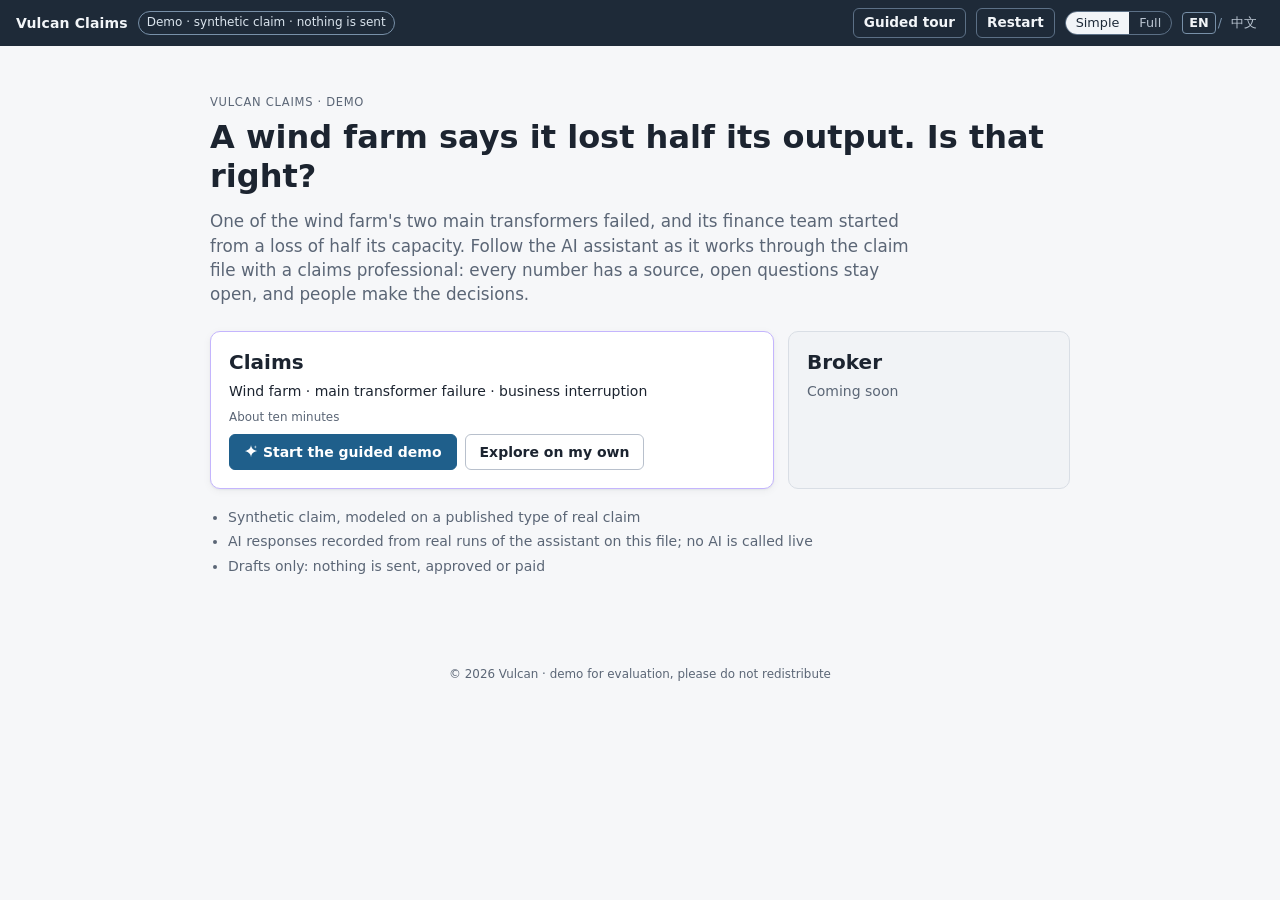
==== index.html @ f2f96e7f "Vulcan Claims demo: synthetic claim, recorded AI responses, nothing is sent" ====
<!doctype html>
<html lang="en">
  <head>
    <meta charset="UTF-8" />
    <meta http-equiv="Content-Security-Policy" content="default-src 'self'; script-src 'self'; style-src 'self' 'unsafe-inline'; img-src 'self' data:; connect-src 'self'; font-src 'self'; base-uri 'self'; form-action 'none'" />
    <meta name="robots" content="noindex, nofollow" />
    <meta name="viewport" content="width=device-width, initial-scale=1.0" />
    <meta name="referrer" content="no-referrer" />
    <link rel="icon" href="data:," />
    <title>Vulcan Claims</title>
    <script type="module" crossorigin src="./assets/index-DXKsvzFb.js"></script>
    <link rel="stylesheet" crossorigin href="./assets/index-CMhptGIz.css">
  </head>
  <body>
    <div id="root"></div>
  </body>
</html>
---- assets/index-CMhptGIz.css ----
:root{--bg:#f6f7f9;--surface:#fff;--surface-2:#f1f3f6;--border:#d9dee5;--border-strong:#b8c0cc;--text:#1c2430;--muted:#5b6676;--accent:#1f5f8b;--accent-strong:#174a6d;--accent-soft:#e5eff6;--ok:#1f7a4d;--ok-soft:#e4f4ec;--warn:#8a5a00;--warn-soft:#fff4d6;--danger:#a23030;--danger-soft:#fbe7e7;--focus:#2f7fd1;--radius:8px;--shadow:0 1px 2px #141e2d0f, 0 2px 8px #141e2d0d;--font:system-ui, -apple-system, "Segoe UI", Roboto, "Helvetica Neue", Arial, sans-serif;--mono:ui-monospace, SFMono-Regular, Menlo, Consolas, "Liberation Mono", monospace;--obs-fg:#174ea6;--obs-bg:#e3edfd;--obs-bd:#9dbbf0;--pj-fg:#6a2c91;--pj-bg:#f2e8fa;--pj-bd:#c9a6e4;--me-fg:#8a4b00;--me-bg:#fdf0dc;--me-bd:#e9bf7f;--ra-fg:#145c4a;--ra-bg:#dff3ec;--ra-bd:#8fcfb9;--sc-fg:#9c2f12;--sc-bg:#fde9e2;--sc-bd:#e59a82;--hid-fg:#4a5361;--hid-bg:#eceef1;--hid-bd:#b9bfc8;--ai:#6d28d9;--ai-strong:#5b21b6;--ai-soft:#f5f3ff;--ai-soft-2:#ede9fe;--ai-border:#c4b5fd;--ai-grad:linear-gradient(135deg, #7c3aed 0%, #c026d3 100%);--menu-w:230px;--panel-w:400px;--rail-w:52px;--lightningcss-light:initial;--lightningcss-dark: ;color-scheme:light}@media (width<=1440px){:root{--menu-w:200px;--panel-w:360px}}@media (width>=1680px){:root{--menu-w:260px;--panel-w:440px}}*{box-sizing:border-box}html,body{margin:0;padding:0}html:lang(zh-CN){--font:system-ui, -apple-system, "Segoe UI", "PingFang SC", "Hiragino Sans GB", "Microsoft YaHei", "Noto Sans CJK SC", "Noto Sans SC", sans-serif}body{font-family:var(--font);color:var(--text);background:var(--bg);font-size:14px;line-height:1.45}h1,h2,h3,h4{margin:0 0 .4em;line-height:1.25}h1{font-size:1.5rem}h2{font-size:1.25rem}h3{font-size:1.05rem}h4{font-size:.95rem}p{margin:0 0 .6em}code,pre{font-family:var(--mono);font-size:.86em}pre{white-space:pre-wrap;word-break:break-word}a{color:var(--accent)}:focus-visible{outline:3px solid var(--focus);outline-offset:2px;border-radius:4px}.sr-only{clip:rect(0 0 0 0);white-space:nowrap;border:0;width:1px;height:1px;margin:-1px;padding:0;overflow:hidden;position:absolute!important}.stage-main,.chat-log,.modal-body,.rail{position:relative}.skip-link{background:var(--surface);z-index:100;border-radius:6px;padding:6px 10px;position:absolute;top:4px;left:-999px}.skip-link:focus{left:8px}.muted{color:var(--muted)}.small{font-size:.85em}.app{flex-direction:column;min-height:100vh;display:flex}.app-bar{color:#f2f5f8;background:#1e2a38;align-items:center;gap:10px;padding:8px 16px;display:flex}.app-bar .muted{color:#b9c4d0}.brand{letter-spacing:.01em;font-weight:650}.synthetic-tag,.mock-tag{color:#dbe5ee;border:1px solid #7890a8;border-radius:999px;padding:2px 8px;font-size:.75rem}.mock-tag{color:#ffe2a8;border-color:#e3b35a}.spacer{flex:1}.locale-switch{align-items:center;gap:2px;font-size:.8rem;display:inline-flex}.locale-btn{font:inherit;color:#b9c4d0;cursor:pointer;background:0 0;border:1px solid #0000;border-radius:4px;padding:1px 6px}.locale-btn:hover{color:#f2f5f8;border-color:#5c7086}.locale-btn.active{color:#f2f5f8;border-color:#7890a8;font-weight:650}.locale-btn:focus-visible{outline-offset:1px;outline:2px solid #9cc3ff}.locale-sep{color:#7890a8}.raw-label{color:var(--muted);border:1px dashed var(--border-strong);border-radius:4px;margin:0 0 4px;padding:0 5px;font-size:.7rem;font-weight:600;display:inline-block}.btn{font:inherit;border:1px solid var(--border-strong);background:var(--surface);color:var(--text);cursor:pointer;border-radius:6px;padding:7px 14px;font-weight:550}.btn:hover:not(:disabled){background:var(--surface-2)}.btn:disabled{opacity:.55;cursor:not-allowed}.btn-primary{background:var(--accent);color:#fff;border-color:var(--accent)}.btn-primary:hover:not(:disabled){background:var(--accent-strong)}.btn-danger{background:var(--danger);color:#fff;border-color:var(--danger)}.btn-ghost{color:var(--accent);background:0 0;border-color:#0000}.btn-ghost:hover:not(:disabled){background:var(--accent-soft)}.btn-small{padding:4px 10px;font-size:.85rem}.btn-icon{cursor:pointer;color:var(--muted);background:0 0;border:none;border-radius:6px;padding:2px 8px;font-size:1.4rem;line-height:1}.btn-icon:hover{background:var(--surface-2)}.btn-row{flex-wrap:wrap;align-items:center;gap:8px;margin-top:6px;display:flex}.link{color:var(--accent);cursor:pointer;font:inherit;background:0 0;border:none;padding:0;text-decoration:underline}.notice{border:1px solid var(--border);background:var(--surface-2);border-radius:6px;margin:0 0 10px;padding:8px 12px}.notice-info{background:var(--accent-soft);border-color:#bcd4e6}.notice-ok{background:var(--ok-soft);color:#145236;border-color:#a9dbc0}.notice-warn{background:var(--warn-soft);color:#5e3f00;border-color:#ecd08a}.notice-error{background:var(--danger-soft);color:#7a1f1f;border-color:#eab0b0}.badge{background:var(--surface-2);border:1px solid var(--border);color:var(--muted);white-space:nowrap;border-radius:999px;padding:1px 7px;font-size:.72rem;font-weight:600;display:inline-block}.badge-ok{background:var(--ok-soft);color:var(--ok);border-color:#a9dbc0}.badge-warn{background:var(--warn-soft);color:var(--warn);white-space:normal;border-color:#ecd08a;display:inline-block}.badge-danger{background:var(--danger-soft);color:var(--danger);border-color:#eab0b0}.badge-muted{color:var(--muted)}.side-internal{color:var(--accent);border-color:#bcd4e6}.side-external{color:var(--warn);border-color:#ecd08a}.chip{font-family:var(--mono);letter-spacing:.02em;cursor:help;vertical-align:1px;border:1px solid;border-radius:4px;margin-left:4px;padding:0 5px;font-size:.68rem;font-weight:700;display:inline-block;position:relative}.chip-OBS{color:var(--obs-fg);background:var(--obs-bg);border-color:var(--obs-bd)}.chip-PJ{color:var(--pj-fg);background:var(--pj-bg);border-color:var(--pj-bd)}.chip-ME{color:var(--me-fg);background:var(--me-bg);border-color:var(--me-bd)}.chip-RA{color:var(--ra-fg);background:var(--ra-bg);border-color:var(--ra-bd)}.chip-SCENARIO{color:var(--sc-fg);background:var(--sc-bg);border-color:var(--sc-bd);border-style:dashed}.chip-HID{color:var(--hid-fg);background:var(--hid-bg);border-color:var(--hid-bd)}.chip[data-tip]:hover:after,.chip[data-tip]:focus-visible:after{content:attr(data-tip);color:#fff;font-family:var(--font);white-space:normal;z-index:50;width:max-content;max-width:280px;box-shadow:var(--shadow);background:#1e2a38;border-radius:5px;padding:5px 8px;font-size:.78rem;font-weight:400;line-height:1.35;position:absolute;bottom:calc(100% + 6px);left:50%;transform:translate(-50%)}.cited{white-space:nowrap}.cited .num{font-variant-numeric:tabular-nums;font-weight:550}.cited .unit{color:var(--muted);margin-left:2px;font-size:.8em}.cited-missing .num{color:var(--danger);font-style:italic;font-weight:600}.cited-label{color:var(--muted)}.legend{color:var(--muted);flex-wrap:wrap;gap:4px 14px;margin:8px 0;padding:0;font-size:.8rem;list-style:none;display:flex}.hid{align-items:center;gap:6px;font-weight:550;display:inline-flex}.hid .chip{margin-left:0}.hid-compact{font-size:.85rem;font-weight:500}.case-list{width:100%;max-width:1040px;margin:24px auto;padding:0 16px}.cl-head{justify-content:space-between;align-items:flex-start;gap:16px;margin-bottom:12px;display:flex}.cl-foot{margin-top:16px}.boot-error,.loading{max-width:720px;margin:40px auto;padding:0 16px}.table-scroll{max-width:100%;overflow-x:auto}.data-table{border-collapse:separate;border-spacing:0;background:var(--surface);width:100%;font-size:.86rem}.ledger .data-table,.data-table.compare{width:max-content;min-width:100%}.data-table td.status-cell{min-width:190px}.data-table caption{text-align:left;color:var(--muted);caption-side:top;padding:6px 0;font-weight:600}.caption-hint{font-size:.8rem;font-weight:400}.data-table th,.data-table td{border-bottom:1px solid var(--border);text-align:left;vertical-align:top;padding:6px 8px}.data-table thead th{background:var(--surface-2);white-space:nowrap;font-weight:600}.ledger-table thead th,.data-table.compare thead th{white-space:normal;vertical-align:bottom;min-width:72px;max-width:128px}.data-table tbody th{white-space:nowrap;font-weight:600}.data-table .sticky-col{z-index:2;background:var(--surface);box-shadow:1px 0 0 var(--border);position:sticky;left:0}.data-table thead .sticky-col{background:var(--surface-2);z-index:3}.data-table .chip:focus-visible,.data-table .chip:hover{z-index:4}.unit-head{color:var(--muted);font-weight:400}.iv-id{display:block}.iv-win{color:var(--muted);font-size:.78rem;font-weight:400;display:block}.status-pill{background:var(--surface-2);border:1px solid var(--border);text-transform:none;border-radius:999px;padding:1px 7px;font-size:.74rem;display:inline-block}.sp-CONSISTENT_UNDER_SUPPLIED_ASSUMPTIONS{background:var(--ok-soft);color:var(--ok);border-color:#a9dbc0}.sp-PENDING_METER_EVIDENCE,.sp-PENDING_DISPATCH_EVIDENCE,.sp-SURFACE_GAP_ATTRIBUTION_PENDING{background:var(--warn-soft);color:var(--warn);border-color:#ecd08a}.sp-UNEXPLAINED_RESIDUAL_OR_INPUT_CONFLICT{background:var(--danger-soft);color:var(--danger);border-color:#eab0b0}.status-note{color:var(--muted);max-width:260px;font-size:.76rem;display:block}.compare td.changed{background:#fff7e0}.compare td.type-changed{background:#f3f0fb}.compare td{white-space:nowrap}.before-val{color:var(--muted);text-decoration:line-through}.after-val{font-weight:650}.same-val{font-variant-numeric:tabular-nums;font-weight:550}.change-tag{color:#5a3f8a;white-space:nowrap;border:1px dashed #b9a6dc;border-radius:4px;margin-left:4px;padding:0 4px;font-size:.72rem}.legend-swatch{border:1px solid var(--border-strong);vertical-align:-1px;width:10px;height:10px;margin:0 2px 0 8px;display:inline-block}.sw-value{background:#fff7e0}.sw-type{background:#f3f0fb}.compare-supported{margin-top:6px}.diff-type-change .diff-label{font-style:italic}.md-table{border-collapse:collapse;margin:8px 0;font-size:.85rem}.md-table th,.md-table td{border:1px solid var(--border);text-align:left;padding:4px 8px}.case-shell{flex-direction:column;flex:1;min-height:0;display:flex}.app-case{height:100vh;overflow:hidden}.round-pill{background:var(--ok-soft);color:var(--ok);border:1px solid #a9dbc0;border-radius:999px;padding:3px 10px;font-size:.85rem;font-weight:600}.round-closed{background:var(--surface-2);color:var(--muted);border-color:var(--border)}.spend{color:var(--muted)}.scenario-bar{background:var(--sc-bg);border-bottom:1px solid var(--sc-bd);color:#6e2410;padding:8px 16px}.read-only-bar{background:var(--surface-2);border-bottom:1px solid var(--border);margin:0;padding:4px 16px}.claim-bar{background:var(--surface);border-bottom:1px solid var(--border);flex-wrap:wrap;align-items:center;gap:8px 18px;min-height:52px;padding:8px 16px;display:flex}.cb-who{align-items:center;gap:10px;min-width:0;display:flex}.cb-name{flex-direction:column;min-width:0;line-height:1.2;display:flex}.cb-name strong{white-space:nowrap;font-size:.98rem}.cb-figs{flex-wrap:wrap;flex:1;gap:4px 14px;min-width:0;margin:0;display:flex}.cb-fig{flex-direction:column;min-width:5.5rem;line-height:1.2;display:flex}.cb-fig dt{text-transform:uppercase;letter-spacing:.05em;color:var(--muted);font-size:.7rem}.cb-fig dd{white-space:nowrap;margin:0;font-size:.9rem}.cb-wait dd{text-overflow:ellipsis;max-width:12rem;overflow:hidden}.stage-hid{position:absolute;top:2px;right:0}@media (width<=1180px){.stage-hid{margin:4px 0;display:block;position:static}}.cf-supported .num{color:var(--ra-fg);font-weight:700}.cf-pending dd{color:var(--warn);font-weight:600}.cb-actions{flex-wrap:wrap;align-items:center;gap:6px;margin-left:auto;display:flex}.cb-info-wrap{position:relative}.cb-info{z-index:950;background:var(--surface);border:1px solid var(--border);border-radius:var(--radius);flex-direction:column;gap:8px;width:min(560px,100vw - 32px);margin:0;padding:12px 14px;display:flex;position:absolute;top:calc(100% + 6px);right:0;box-shadow:0 10px 30px #141e2d29}.cb-info>div{grid-template-columns:9rem minmax(0,1fr);gap:10px;display:grid}.cb-info dt{text-transform:uppercase;letter-spacing:.05em;color:var(--muted);padding-top:2px;font-size:.72rem}.cb-info dd{margin:0}.cb-info q{font-style:italic}.case-body{grid-template-columns:var(--menu-w) minmax(0, 1fr) var(--rail-w);flex:1;min-height:0;display:grid}.case-body.panel-open{grid-template-columns:var(--menu-w) minmax(0, 1fr) var(--panel-w)}main[tabindex="-1"]:focus{outline:none}main[tabindex="-1"]:focus-visible{outline:3px solid var(--focus);outline-offset:-3px}.app-case .rail,.app-case .stage-main{min-height:0;overflow-y:auto}.rail{border-right:1px solid var(--border);background:var(--surface);padding:12px 8px;overflow-y:auto}.rail ol{flex-direction:column;gap:4px;margin:0;padding:0;list-style:none;display:flex}.rail-item{text-align:left;width:100%;font:inherit;color:var(--text);cursor:pointer;background:0 0;border:1px solid #0000;border-radius:6px;grid-template-rows:auto auto;grid-template-columns:26px 1fr;align-content:start;gap:0 6px;padding:7px 8px;display:grid}.rail-item:hover:not([aria-disabled=true]){background:var(--surface-2)}.rail-item.current{background:var(--accent-soft);border-color:#bcd4e6}.rail-item[aria-disabled=true]{color:var(--muted);cursor:not-allowed}.ri-no{background:var(--surface-2);border:1px solid var(--border);border-radius:50%;grid-row:1/span 2;place-items:center;width:22px;height:22px;font-size:.8rem;font-weight:700;display:grid}.ri-completed .ri-no{background:var(--ok-soft);color:var(--ok);border-color:#a9dbc0}.ri-skipped .ri-no{background:var(--surface-2);color:var(--muted)}.ri-title{font-weight:550}.ri-status{color:var(--muted);font-size:.76rem}.ri-completed .ri-status{color:var(--ok)}.rail-note{padding:10px 8px 0}.stage-main{min-width:0;padding:16px 20px 40px;overflow-y:auto}.stage-head{margin-bottom:12px;position:relative}.eyebrow{text-transform:uppercase;letter-spacing:.06em;color:var(--muted);margin:0;font-size:.72rem}.stage-head h2{margin-right:10px;display:inline-block}.status-badge{border:1px solid var(--border);background:var(--surface-2);vertical-align:3px;border-radius:999px;padding:2px 9px;font-size:.75rem;font-weight:600}.sb-completed{background:var(--ok-soft);color:var(--ok);border-color:#a9dbc0}.sb-open{background:var(--accent-soft);color:var(--accent);border-color:#bcd4e6}.purpose{color:#36404d;max-width:70ch}.panel{background:var(--surface);border:1px solid var(--border);border-radius:var(--radius);box-shadow:var(--shadow);margin-bottom:14px;padding:12px 14px}.panel-head{flex-wrap:wrap;align-items:baseline;gap:12px;margin-bottom:6px;display:flex}.panel-head h3{margin:0}.totals{flex-wrap:wrap;gap:12px 32px;margin-top:10px;display:flex}.value-list{flex-wrap:wrap;gap:4px 18px;margin:0;padding:0;list-style:none;display:flex}.supported p{margin:0}.judgments-box{margin-top:8px}.judgments-box summary{cursor:pointer;color:var(--accent)}.judgments{flex-direction:column;gap:5px;margin:6px 0;padding:0;list-style:none;display:flex}.judgments li{grid-template-columns:70px 76px 1fr;gap:2px 8px;font-size:.84rem;display:grid}.j-key{font-family:var(--mono);font-weight:600}.j-basis{color:var(--muted);grid-column:3;font-size:.78rem}.basis{border:1px solid var(--border);text-align:center;border-radius:4px;height:fit-content;padding:0 5px;font-size:.72rem}.basis-scenario{color:var(--sc-fg);background:var(--sc-bg);border-color:var(--sc-bd);border-style:dashed}.basis-evidence{color:var(--muted)}.excerpts{flex-direction:column;gap:12px;display:flex}.excerpt-doc h4{margin-bottom:2px}.excerpt-doc .kind{text-transform:uppercase;color:var(--muted);border:1px solid var(--border);border-radius:4px;margin-left:4px;padding:0 4px;font-size:.7rem}.doc-label{color:#5e3f00;background:var(--warn-soft);border:1px solid #ecd08a;border-radius:4px;margin-bottom:6px;padding:1px 7px;font-size:.75rem;font-weight:600;display:inline-block}blockquote{border-left:3px solid var(--border-strong);background:var(--surface-2);border-radius:0 6px 6px 0;margin:6px 0;padding:6px 12px}.src{font-family:var(--mono);color:var(--muted);font-size:.8em}.ex-heading{font-weight:600}.anchor{font-family:var(--mono);color:var(--accent);font-size:.8em;font-weight:600}.excerpt-missing{opacity:.8}.grid-2{grid-template-columns:repeat(auto-fit,minmax(260px,1fr));gap:12px;display:grid}.card{border:1px solid var(--border);border-radius:var(--radius);background:var(--surface);padding:10px 12px}.big{font-size:1.3rem;font-weight:650}.kv{grid-template-columns:1fr;gap:3px;margin:6px 0;display:grid}.kv>div{border-bottom:1px dashed var(--border);grid-template-columns:minmax(140px,38%) 1fr;gap:8px;padding:2px 0;display:grid}.kv dt{color:var(--muted)}.kv dd{overflow-wrap:anywhere;margin:0}.pre-small{background:var(--surface-2);border-radius:6px;max-height:320px;margin:4px 0;padding:8px;font-size:.78rem;overflow:auto}.req-list{flex-direction:column;gap:10px;margin:0;padding:0;list-style:none;display:flex}.req{border:1px solid var(--border);border-radius:var(--radius);padding:8px 12px}.req-no_longer_generated,.req-superseded{opacity:.65}.req-head{flex-wrap:wrap;align-items:center;gap:6px;display:flex}.req-head .owner{margin-right:4px;font-weight:650}.req-item{margin:4px 0}.req-details{color:#36404d;margin:0 0 4px;padding-left:18px;font-size:.85rem}.req-key{font-family:var(--mono);margin:0}.st-waiting{color:var(--warn);border-color:#ecd08a}.st-answered_outside{color:var(--ok);border-color:#a9dbc0}.st-drafted,.st-exported{color:var(--accent);border-color:#bcd4e6}.ovr-list{flex-direction:column;gap:6px;padding-left:0;list-style:none;display:flex}.ovr-list .chip{margin:0 6px 0 0}.findings{background:var(--surface);border:1px solid var(--border);border-left:4px solid var(--border-strong);border-radius:var(--radius);box-shadow:var(--shadow);margin-bottom:14px;padding:10px 14px}.findings-head{flex-wrap:wrap;align-items:baseline;gap:8px;margin-bottom:6px;display:flex}.findings-head h3{margin:0}.findings-head .btn{margin-left:auto}.finding-list{flex-direction:column;gap:8px;margin:0 0 8px;padding:0;list-style:none;display:flex}.finding{border:1px solid var(--border);border-radius:var(--radius);background:var(--surface);padding:8px 12px}.finding-backend{border-left:3px solid var(--border-strong)}.finding-dismissed,.finding-stale{opacity:.75}.finding-head{flex-wrap:wrap;align-items:center;gap:6px;display:flex}.finding-title{overflow-wrap:anywhere;margin:4px 0;font-weight:650}.finding-why{margin:0 0 4px}.finding-cites blockquote{overflow-wrap:anywhere;font-size:.9rem}.finding-cites cite{font-family:var(--mono);color:var(--accent);white-space:nowrap;font-size:.8em;font-style:normal;font-weight:600}.finding-reason{margin-top:6px}.ai-run-status,.ai-summary{margin-bottom:10px}.ai-summary p{margin:0}.ai-rejected li{overflow-wrap:anywhere;margin-bottom:4px}.premise{background:var(--surface);border:1px solid var(--border);border-radius:var(--radius);box-shadow:var(--shadow);margin-bottom:14px;padding:12px 14px;container-type:inline-size}.premise-head{flex-wrap:wrap;align-items:baseline;gap:6px 12px;display:flex}.premise-head h3{margin:0}.premise-term{font-family:var(--mono);letter-spacing:.04em;color:var(--muted);border:1px solid var(--border);border-radius:999px;padding:1px 9px;font-size:.74rem}.premise-name{overflow-wrap:anywhere;margin:6px 0 2px;font-weight:650}.premise-lanes{grid-template-columns:minmax(0,1fr) minmax(0,1.25fr) minmax(0,1fr);gap:10px;margin-top:10px;display:grid}.premise-lane{border:1px solid var(--border);border-top:3px solid var(--border-strong);border-radius:var(--radius);flex-direction:column;gap:6px;min-width:0;padding:8px 10px;display:flex}.premise-lane>*{margin:0}.premise-lane.lane-ai{border-top-color:var(--ai-strong)}.premise-lane.lane-human{border-top-color:var(--ok)}.premise-lane-head{flex-wrap:wrap;align-items:baseline;gap:4px 8px;display:flex}.premise-lane-head h4{margin:0}.premise-tag{font-family:var(--mono);text-transform:uppercase;letter-spacing:.06em;color:var(--muted);font-size:.7rem}.premise-rule-name{font-weight:650}.premise-record ul,.premise-values{flex-direction:column;gap:2px;margin:2px 0 0;padding:0;list-style:none;display:flex}.premise-record code{overflow-wrap:anywhere;font-size:.8rem}.premise-branches{flex-direction:column;gap:6px;display:flex}.premise-branch{border:1px dashed var(--border);border-radius:var(--radius);padding:6px 8px}.premise-branch>*{margin:0 0 4px}.premise-branch-current{border-style:solid;border-color:var(--border-strong);background:var(--surface-2)}.premise-choices{flex-direction:column;align-items:flex-start;gap:6px;display:flex}.premise-choices .btn[aria-disabled=true]{opacity:.55;cursor:not-allowed}.premise .cited{white-space:normal;flex-wrap:wrap}@container (width<=780px){.premise-lanes{grid-template-columns:minmax(0,1fr)}}.alerts{flex-direction:column;gap:6px;margin-bottom:14px;display:flex}.alert{border:1px solid var(--border);background:var(--surface);border-radius:6px;align-items:flex-start;gap:10px;padding:7px 12px;font-size:.88rem;display:flex}.alert .rule{font-family:var(--mono);background:var(--surface-2);border:1px solid var(--border);border-radius:4px;flex:none;padding:1px 6px;font-size:.78rem;font-weight:700}.alert-warn{background:#fffaf0;border-left:4px solid #d9a23a}.alert-info{border-left:4px solid #7ea6c6}.refusals .rule{font-family:var(--mono);font-size:.78rem;font-weight:700}.steps{flex-direction:column;gap:14px;display:flex}.step{background:var(--surface);border:1px solid var(--border);border-radius:var(--radius);box-shadow:var(--shadow);padding:12px 14px}.step-active{box-shadow:0 0 0 2px var(--accent-soft), var(--shadow);border-color:#9fc0da}.step-head{flex-wrap:wrap;align-items:center;gap:8px;display:flex}.step-head h3{margin:0}.prompt{color:#36404d;margin:4px 0 8px}.decision{background:var(--ok-soft);border:1px solid #a9dbc0;border-radius:6px;padding:5px 10px;font-size:.86rem}.doc-check{font-family:var(--mono);flex-wrap:wrap;gap:6px 14px;margin:0 0 8px;padding:0;font-size:.85rem;list-style:none;display:flex}.doc-check .on{color:var(--ok)}.doc-check .off{color:var(--muted)}.opt-group{margin-top:10px}.opt-group h4{text-transform:uppercase;letter-spacing:.04em;color:var(--muted);margin-bottom:6px;font-size:.82rem}.opt-group h4 .muted{text-transform:none;letter-spacing:0;font-weight:400}.opt-grid{grid-template-columns:repeat(auto-fill,minmax(240px,1fr));gap:8px;display:grid}.opt{text-align:left;border:1px solid var(--border);background:var(--surface);font:inherit;color:var(--text);cursor:pointer;border-radius:7px;grid-template-rows:auto auto;grid-template-columns:26px 1fr;align-content:start;gap:2px 8px;padding:9px 10px;display:grid}.opt:hover:not([aria-disabled=true]){border-color:var(--accent);background:#fbfdff}.opt[aria-disabled=true]{cursor:not-allowed;background:var(--surface-2);color:var(--muted)}.opt-chosen{border-color:var(--ok);box-shadow:inset 0 0 0 1px var(--ok)}.opt-class{width:22px;height:22px;font-size:.78rem;font-weight:700;font-family:var(--mono);border-radius:5px;grid-row:1/span 2;place-items:center;display:grid}.opt-A .opt-class{background:var(--accent-soft);color:var(--accent);border:1px solid #bcd4e6}.opt-R .opt-class{background:var(--surface-2);color:#36404d;border:1px solid var(--border)}.opt-D .opt-class{color:#6a2c91;background:#f2e8fa;border:1px solid #c9a6e4}.opt-label{font-weight:600}.opt-desc{color:var(--muted);font-size:.82rem}.opt-blocked{color:var(--warn);margin-top:2px;font-weight:550;display:block}.builtins{border-top:1px dashed var(--border);flex-wrap:wrap;gap:4px;margin-top:10px;padding-top:8px;display:flex}.stage-controls{border-top:1px solid var(--border);margin-top:18px;padding-top:12px}.checklist{color:var(--warn);margin:0 0 8px;padding-left:18px;font-size:.88rem}.chat{flex-direction:column;flex:1;min-height:0;display:flex}.chat-head{margin:0 0 6px}.co-stale{opacity:.8;border-style:dashed}.co-blocked{margin:4px 0 0}.chat-sub{border-bottom:1px solid var(--border);margin:0;padding:2px 0 8px}.chat-log{flex-direction:column;flex:1;gap:14px;min-height:120px;padding:10px 0;display:flex;overflow-y:auto}.turn{border-bottom:1px dashed var(--border);padding-bottom:10px}.turn-q{background:var(--surface-2);border-radius:8px;margin-bottom:4px;padding:6px 10px}.turn-q .who{color:var(--muted);text-transform:uppercase;margin-right:4px;font-size:.72rem;font-weight:700}.turn-status{color:var(--muted);align-items:center;gap:8px;display:flex}.spinner{border:2px solid var(--border-strong);border-top-color:var(--accent);border-radius:50%;width:12px;height:12px;animation:.9s linear infinite spin;display:inline-block}@keyframes spin{to{transform:rotate(360deg)}}@media (prefers-reduced-motion:reduce){.spinner{animation:none}}.tools{margin:4px 0;font-size:.8rem}.tools summary{cursor:pointer;color:var(--muted)}.tools ul{margin:4px 0;padding-left:16px}.tools li{word-break:break-all}.tools li.denied{color:var(--danger)}.answer-text{white-space:pre-wrap}.lint{font-family:var(--mono);margin-right:6px;display:inline-block}.refusals{background:var(--surface-2);border-radius:6px;margin:6px 0;padding:6px 10px;font-size:.85rem}.refusals ul{margin:0;padding-left:16px}.chat-options{flex-direction:column;gap:8px;margin:8px 0;padding:0;list-style:none;display:flex}.chat-option{border:1px solid var(--border);border-radius:7px;padding:7px 10px}.co-action{border-left:3px solid var(--accent)}.co-note{border-left:3px solid var(--border-strong)}.co-draft{border-left:3px solid #c9a6e4}.co-head{flex-wrap:wrap;align-items:center;gap:6px;display:flex}.rejected{color:var(--muted);font-size:.82rem}.chat-input{border-top:1px solid var(--border);flex-direction:column;gap:4px;padding:10px 0 0;display:flex}.chat-input textarea{resize:vertical;width:100%;font:inherit;border:1px solid var(--border-strong);border-radius:6px;padding:7px 9px}.chat-input p{margin:0}.form{flex-direction:column;gap:10px;margin:8px 0;display:flex}.field{flex-direction:column;gap:3px;display:flex}.field.inline{flex-direction:row;align-items:center;gap:8px;margin-bottom:8px}.field label,.field .label{font-size:.88rem;font-weight:600}.field input[type=text],.field input[type=number],.field select,.field textarea{font:inherit;border:1px solid var(--border-strong);background:var(--surface);color:var(--text);border-radius:6px;max-width:100%;padding:6px 9px}.field textarea{resize:vertical}.field [aria-invalid=true]{border-color:var(--danger);box-shadow:0 0 0 1px var(--danger)}.hint{color:var(--muted);margin:0;font-size:.8rem}.error{color:var(--danger);margin:0;font-size:.82rem;font-weight:550}.req-mark{color:var(--danger)}fieldset{border:1px solid var(--border);border-radius:7px;flex-direction:column;gap:8px;margin:0;padding:8px 12px 10px;display:flex}legend{padding:0 4px;font-weight:650}.check{align-items:flex-start;gap:8px;font-weight:550;display:flex}.check-group .check{font-size:.92rem;font-weight:400}.radio-card{border:1px solid var(--border);cursor:pointer;border-radius:6px;align-items:flex-start;gap:8px;padding:6px 8px;display:flex}.radio-card:has(input:checked){border-color:var(--accent);background:var(--accent-soft)}.radio-row{gap:16px;display:flex}.radio-row label{align-items:center;gap:6px;font-weight:500;display:flex}.radio-row label.disabled{color:var(--muted)}.param{background:var(--surface-2);border-radius:4px;margin-right:6px;padding:1px 6px;display:inline-block}.modal{width:min(620px,94vw);max-height:90vh;color:var(--text);border:none;border-radius:10px;padding:0;box-shadow:0 10px 40px #0a14234d}.modal::backdrop{background:#121a2673}.modal-wide{width:min(980px,96vw)}.modal-drawer{border-radius:0;width:min(620px,100vw);height:100vh;max-height:100vh;margin:0 0 0 auto}.modal[open]{flex-direction:column;display:flex}.modal-head{border-bottom:1px solid var(--border);justify-content:space-between;align-items:center;padding:12px 16px;display:flex}.modal-head h2{margin:0;font-size:1.1rem}.modal-body{flex:1;padding:12px 16px;overflow-y:auto}.modal-foot{border-top:1px solid var(--border);background:var(--surface-2);justify-content:flex-end;gap:8px;padding:10px 16px;display:flex}.preview,.result{border-top:1px solid var(--border);margin-top:12px;padding-top:10px}.diff{grid-template-columns:170px 1fr;gap:4px 12px;margin:6px 0 10px;font-size:.86rem;display:grid}.diff dt{color:var(--muted);font-weight:600}.diff dd{margin:0}.diff-list{margin:0;padding-left:16px}.diff-label{color:var(--muted)}.confirm-box{background:#fff8f8;border:1px solid #eab0b0;border-radius:7px;margin-top:10px;padding:8px 12px}.irreversible{color:#7a1f1f}.tabs{border-bottom:1px solid var(--border);gap:4px;margin:8px 0;display:flex}.tab{font:inherit;cursor:pointer;color:var(--muted);background:0 0;border:1px solid #0000;border-bottom:none;border-radius:6px 6px 0 0;padding:6px 12px}.tab.active{border-color:var(--border);background:var(--surface);color:var(--text);margin-bottom:-1px;font-weight:600}.record{max-height:62vh;overflow-y:auto}.markdown h2,.markdown h3{margin-top:1em}.markdown .code{background:var(--surface-2);border-radius:6px;padding:8px}.outbox-list{flex-direction:column;gap:12px;margin:0;padding:0;list-style:none;display:flex}.outbox-item{border:1px solid var(--border);border-radius:var(--radius);padding:10px 12px}.outbox-head{flex-wrap:wrap;align-items:center;gap:6px;display:flex}.outbox-subject{margin:4px 0;font-weight:550}.draft-text{border:1px solid var(--border);background:#fbfbf7;border-radius:6px;max-height:360px;padding:10px;font-size:.8rem;overflow:auto}.copy-fallback{width:100%;font-family:var(--mono);font-size:.78rem}.toast{color:#fff;opacity:0;pointer-events:none;z-index:200;background:#1e2a38;border-radius:8px;max-width:90vw;padding:8px 16px;transition:opacity .2s,transform .2s;position:fixed;bottom:16px;left:50%;transform:translate(-50%)translateY(20px)}.toast.show{opacity:1;transform:translate(-50%)translateY(0)}.toast-error{background:var(--danger)}@media (prefers-reduced-motion:reduce){.toast{transition:none}}@media (width<=1440px){.stage-main{padding:14px 14px 40px}}@media (width<=1180px){.app-case{height:auto;overflow:visible}.case-body,.case-body.panel-open{grid-template-columns:var(--menu-w) minmax(0, 1fr)}.ai-panel{z-index:900;width:min(440px,100vw);position:fixed;top:0;bottom:0;right:0;box-shadow:-10px 0 30px #141e2d2e}.ai-rail{z-index:899;border:1px solid var(--border);border-right:none;border-radius:8px 0 0 8px;position:fixed;top:30%;right:0}.tour-card{left:16px}}@media (width<=760px){.case-body,.case-body.panel-open{grid-template-columns:1fr}.rail{border-right:none;border-bottom:1px solid var(--border)}.rail ol{flex-direction:row;overflow-x:auto}.rail-item{min-width:160px}.diff{grid-template-columns:1fr}}.sparkle{vertical-align:-.12em;flex:none;display:inline-block}.ai-badge{letter-spacing:.02em;color:#fff;background:var(--ai-grad);white-space:nowrap;border-radius:999px;align-items:center;gap:4px;padding:2px 9px;font-size:.72rem;font-weight:700;display:inline-flex;box-shadow:0 1px 2px #5b21b640}.ai-badge-small{padding:1px 7px;font-size:.66rem}.ai-card{border:1px solid var(--ai-border);border-radius:var(--radius);background:linear-gradient(#fbfaff 0%,#fff 70%);padding:10px 14px 10px 17px;position:relative;box-shadow:0 1px 2px #5b21b60f,0 2px 12px #7c3aed12}.ai-card:before{content:"";border-radius:var(--radius) 0 0 var(--radius);background:var(--ai-grad);width:5px;position:absolute;top:-1px;bottom:-1px;left:-1px}.ai-quiet{background:var(--surface);box-shadow:none}.ai-brief{margin-bottom:14px}.ai-card-head{flex-wrap:wrap;align-items:center;gap:8px;margin-bottom:6px;display:flex}.ai-card-head h3{color:var(--ai-strong);margin:0}.ai-card-actions{margin-top:6px}.ai-status{border:1px solid var(--ai-border);color:var(--ai-strong);background:var(--ai-soft);border-radius:999px;padding:1px 8px;font-size:.72rem;font-weight:600}.ai-status-stale,.ai-status-failed{color:var(--warn);background:var(--warn-soft);border-color:#ecd08a}.ai-status-not_ready,.ai-status-disabled{color:var(--muted);border-color:var(--border);background:var(--surface-2)}.btn-ai{border-color:var(--ai-border);color:var(--ai-strong);background:var(--ai-soft);align-items:center;gap:5px;display:inline-flex}.btn-ai:hover:not(:disabled){background:var(--ai-soft-2)}.ai-sub{text-transform:uppercase;letter-spacing:.04em;color:var(--ai-strong);margin:10px 0 4px;font-size:.78rem}.ai-list{margin:0 0 6px;padding-left:18px}.ai-list li{margin:3px 0}.ai-watch{background:#fff8ec;border:1px solid #f1d39a;border-radius:6px;margin:8px 0;padding:4px 10px 2px}.ai-watch .ai-sub{color:var(--warn);margin-top:4px}.ai-missing li{justify-content:space-between;align-items:flex-start;gap:8px;display:flex}.ai-missing .btn{flex:none}.ai-disclaimer{color:var(--muted);margin:0 0 4px;font-size:.78rem}.ai-recs-line{color:var(--ai-strong);align-items:baseline;gap:6px;margin:8px 0 4px;display:flex}.ai-basis{margin:4px 0 0}.ai-stale{opacity:.72}.ai-inline{color:var(--ai-strong)}.cite-chips{vertical-align:1px;flex-wrap:wrap;gap:3px;display:inline-flex}.cite-chip{font-family:var(--mono);border:1px solid var(--ai-border);color:var(--ai-strong);white-space:nowrap;background:#fff;border-radius:4px;padding:0 5px;font-size:.68rem}.ai-thinking{margin:6px 0}.ai-thinking-bare{padding:4px 0 2px}.ai-figwarn{color:var(--warn);margin:6px 0}.ai-thinking-head{align-items:flex-start;gap:10px;display:flex}.ai-thinking-text{flex:1;min-width:0}.ai-headline{color:var(--ai-strong);margin:0;font-weight:650}.ai-subline{color:var(--muted);font-variant-numeric:tabular-nums;margin:2px 0 0;font-size:.82rem}.ai-src{color:var(--ai-strong)}.ai-orb{color:#fff;background:var(--ai-grad);border-radius:50%;flex:none;place-items:center;width:30px;height:30px;font-size:16px;animation:1.6s ease-in-out infinite ai-pulse;display:grid}.ai-orb .sparkle{animation:3.2s linear infinite ai-spin}.ai-orb-small{width:22px;height:22px;font-size:12px;display:inline-grid}@keyframes ai-pulse{0%,to{box-shadow:0 0 #7c3aed73}50%{box-shadow:0 0 0 8px #7c3aed00}}@keyframes ai-spin{to{transform:rotate(360deg)}}.ai-dots{vertical-align:middle;gap:3px;margin-left:6px;display:inline-flex}.ai-dots i{background:var(--ai);opacity:.3;border-radius:50%;width:5px;height:5px;animation:1.2s infinite ai-dot}.ai-dots i:nth-child(2){animation-delay:.2s}.ai-dots i:nth-child(3){animation-delay:.4s}@keyframes ai-dot{0%,80%,to{opacity:.25;transform:translateY(0)}40%{opacity:1;transform:translateY(-3px)}}.ai-bar{background:var(--ai-soft-2);border-radius:4px;height:4px;margin:8px 0 6px;overflow:hidden}.ai-bar span{background:var(--ai-grad);width:0;height:100%;transition:width .25s linear;display:block}.ai-bar-indeterminate span{width:35%;animation:1.4s ease-in-out infinite ai-slide}@keyframes ai-slide{0%{transform:translate(-100%)}to{transform:translate(300%)}}.ai-steps{flex-direction:column;gap:3px;margin:4px 0 0;padding:0;font-size:.84rem;list-style:none;display:flex}.ai-step{grid-template-columns:14px minmax(0,1fr) auto;align-items:start;gap:6px;display:grid}.ai-steps-live .ai-step{animation:.4s ease-out both ai-step-in}@keyframes ai-step-in{0%{opacity:0;transform:translateY(-5px)}to{opacity:1;transform:none}}.ai-step-mark{background:var(--ai-border);border-radius:50%;width:9px;height:9px;margin-top:5px}.ai-step-tool .ai-step-mark{background:var(--ai)}.ai-step-note .ai-step-mark{background:#c026d3;border-radius:2px}.ai-step.current .ai-step-mark{animation:1.2s infinite ai-pulse}.ai-step-phase .ai-step-label{color:var(--muted)}.ai-step-note .ai-step-label{font-style:italic}.ai-step-body{flex-direction:column;min-width:0;display:flex}.ai-step-detail{color:var(--muted);white-space:nowrap;text-overflow:ellipsis;font-size:.72rem;overflow:hidden}.ai-step-time{font-family:var(--mono);color:var(--muted);white-space:nowrap;font-size:.7rem}.ai-waiting{margin:4px 0 0}.ai-trace{border-top:1px dashed var(--ai-border);margin-top:8px;padding-top:6px;font-size:.82rem}.ai-trace summary{cursor:pointer;color:var(--ai-strong)}.ai-trace-line{font-weight:600}.ai-trace-toggle{color:var(--muted);margin-left:4px;font-size:.76rem;text-decoration:underline}.ai-note{color:var(--ai-strong);background:var(--ai-soft);border-radius:4px;margin:6px 0;padding:4px 8px;font-size:.78rem}.ai-rec{margin:8px 0;padding:8px 12px 8px 16px}.ai-rec-head{flex-wrap:wrap;align-items:center;gap:8px;display:flex}.ai-rec-option{color:var(--ai-strong)}.ai-rec-why{margin:6px 0 2px}.ai-rec-dialog{margin-bottom:10px}.ai-conf{border:1px solid var(--ai-border);color:var(--ai-strong);background:#fff;border-radius:999px;padding:1px 7px;font-size:.72rem;font-weight:600}.ai-conf-low{color:var(--muted);border-color:var(--border)}.opt-recommended{border-color:var(--ai);box-shadow:0 0 0 2px var(--ai-soft-2);background:#fdfcff}.opt-recommended .ai-badge{vertical-align:1px;margin-left:6px}.findings-btn .ai-count{background:var(--ai-grad);color:#fff;border-radius:999px;place-items:center;min-width:18px;height:18px;padding:0 4px;font-size:.7rem;font-weight:700;display:inline-grid}.findings-btn.pulse{animation:.9s ease-in-out 3 ai-attn}@keyframes ai-attn{0%,to{box-shadow:0 0 #7c3aed99}50%{box-shadow:0 0 0 8px #7c3aed00}}.ai-findings-head{align-items:flex-start;gap:10px;margin-bottom:8px;display:flex}.ai-findings-head p{margin:0}.findings-list{flex-direction:column;gap:10px;margin:10px 0;padding:0;list-style:none;display:flex}.finding-head{align-items:baseline;gap:8px;display:flex}.finding-detail{margin:4px 0}.sev{text-transform:uppercase;border-radius:4px;flex:none;padding:1px 7px;font-size:.7rem;font-weight:700}.sev-high{background:var(--danger-soft);color:var(--danger);border:1px solid #eab0b0}.sev-medium{background:var(--warn-soft);color:var(--warn);border:1px solid #ecd08a}.sev-low{background:var(--surface-2);color:var(--muted);border:1px solid var(--border)}.ai-draft-head{flex-wrap:wrap;align-items:center;gap:8px;margin-bottom:6px;display:flex}.ai-toggle{border-top:1px dashed var(--ai-border);padding-top:6px}.ai-toggle .check{color:var(--ai-strong);align-items:center}.ai-rewrite{margin-top:8px}.ai-memo .record{max-height:none}.close-memo{margin-top:14px}.close-memo h3{align-items:center;gap:8px;display:flex}.tab-ai{color:var(--ai-strong);align-items:center;gap:5px;display:inline-flex}.ai-tabs{margin-top:0}.tab-count{background:var(--surface-2);min-width:18px;height:18px;color:var(--muted);border:1px solid var(--border);border-radius:999px;place-items:center;padding:0 5px;font-size:.7rem;font-weight:700;display:inline-grid}.tab-ai .tab-count{background:var(--ai-grad);color:#fff;border-color:#0000}.findings-btn .spinner{width:.9em;height:.9em}.btn-ai .spinner{border-top-color:var(--ai)}.ai-answer{margin-top:6px;padding-top:8px}.ai-answer-head{margin-bottom:4px}.chat-bar-busy .ai-orb{width:22px;height:22px}@media (prefers-reduced-motion:reduce){.ai-orb,.ai-orb .sparkle,.ai-dots i,.ai-bar-indeterminate span,.ai-steps-live .ai-step,.ai-step.current .ai-step-mark,.findings-btn.pulse{animation:none}}:root:not(.show-tech) .tech{display:none!important}:root:not(.show-tech) .opt{grid-template-columns:1fr}:root.show-tech .plain-only{display:none!important}.tech-switch{color:#b9c4d0;cursor:pointer;align-items:center;gap:4px;display:inline-flex}.tech-switch input{margin:0}.chip{font-family:var(--font);font-weight:600}.chip .chip-code{font-family:var(--mono);opacity:.75;margin-left:4px;font-weight:700}details.alerts{border:1px solid var(--border);background:var(--surface);border-radius:6px;padding:6px 10px}details.alerts summary{cursor:pointer;color:var(--muted);font-size:.85rem}details.alerts[open] summary{margin-bottom:6px}.ai-rec-then{color:var(--muted);margin:2px 0 0}.opt-demo-next{border-color:var(--ai);box-shadow:0 0 0 3px var(--ai-soft-2)}.demo-next-badge{color:#fff;background:var(--ai-grad);vertical-align:1px;border-radius:999px;margin-left:6px;padding:0 6px;font-size:.7rem;font-weight:600;display:inline-block}.btn-demo-next{box-shadow:0 0 0 3px var(--ai-soft-2);border-color:var(--ai)}.chat-presets{flex-direction:column;gap:4px;margin-bottom:8px;display:flex}.chat-presets select{font:inherit;border:1px solid var(--ai-border);background:var(--ai-soft);color:var(--text);border-radius:6px;padding:6px 8px}.chat-presets label{color:var(--ai-strong);font-weight:600}.welcome{justify-content:center;padding:48px 16px 64px;display:flex}.welcome-inner{width:100%;max-width:860px}.welcome h1{margin:8px 0 14px;font-size:2rem;line-height:1.2}.welcome-body{color:var(--muted);max-width:720px;font-size:1.05rem}.welcome-cards{grid-template-columns:2fr 1fr;gap:14px;margin:24px 0 18px;display:grid}.welcome-card{background:var(--surface);border:1px solid var(--border);box-shadow:var(--shadow);border-radius:10px;padding:18px}.welcome-card h2{margin-bottom:6px}.wc-active{border-color:var(--ai-border)}.wc-soon{background:var(--surface-2);box-shadow:none}.welcome-points{color:var(--muted);flex-direction:column;gap:4px;padding-left:18px;display:flex}@media (width<=760px){.welcome-cards{grid-template-columns:1fr}.welcome h1{font-size:1.5rem}}.tour-card{left:calc(var(--menu-w) + 16px);z-index:1000;background:var(--surface);border:1px solid var(--ai-border);border-radius:10px;width:min(380px,100vw - 32px);padding:14px 16px 12px;position:fixed;bottom:16px;box-shadow:0 10px 30px #2814502e}.tour-card h2{font-size:1.05rem}.tour-card p{font-size:.92rem}.tour-card .btn-row{align-items:center;gap:6px;margin-top:6px;display:flex}.tour-card .spacer{flex:1}.tour-count{color:var(--ai-strong);margin-bottom:4px;font-size:.75rem;font-weight:600}.tour-names{font-weight:600}.tour-target{outline-offset:3px;border-radius:8px;transition:outline-color .3s;outline:3px solid var(--ai)!important}@media (prefers-reduced-motion:reduce){.tour-target{transition:none}}:root:not(.view-full) .full-only{display:none!important}:root:not(.view-full) .purpose{-webkit-line-clamp:2;-webkit-box-orient:vertical;display:-webkit-box;overflow:hidden}:root:not(.view-full) .opt{grid-template-columns:1fr}.view-switch{border:1px solid #5c7086;border-radius:999px;display:inline-flex;overflow:hidden}.view-switch button{font:inherit;color:#b9c4d0;cursor:pointer;background:0 0;border:0;padding:2px 10px;font-size:.8rem}.view-switch button[aria-pressed=true]{color:#1e2a38;background:#f2f5f8}.btn-bar{color:#f2f5f8;background:0 0;border-color:#5c7086}.btn-bar:hover{background:#2b3a4c}.app.touring .stage-main{padding-bottom:280px}.stage-menu ol{gap:2px}.sm-row{align-items:flex-start;gap:2px;display:flex}.sm-row .rail-item{flex:1;min-width:0}.sm-toggle{width:26px;height:30px;color:var(--muted);cursor:pointer;background:0 0;border:1px solid #0000;border-radius:6px;flex:none;margin-top:4px;font-size:.8rem}.sm-toggle:hover{background:var(--surface-2)}.sm-steps{border-left:2px solid var(--border);flex-direction:column;gap:1px;margin:2px 0 6px 30px;padding:0 0 0 8px;list-style:none;display:flex}.sm-item{text-align:left;width:100%;font:inherit;color:var(--text);cursor:pointer;background:0 0;border:0;border-radius:5px;grid-template-columns:14px 1fr;gap:4px;padding:3px 6px;font-size:.82rem;line-height:1.3;display:grid}.sm-item:hover:not([aria-disabled=true]){background:var(--surface-2)}.sm-item[aria-disabled=true]{color:var(--muted);cursor:not-allowed}.sm-mark{color:var(--muted);text-align:center}.sm-done .sm-mark{color:var(--ok)}.sm-open .sm-mark{color:var(--accent);font-weight:700}.ai-panel,.ai-rail{border-left:1px solid var(--border);background:var(--surface);flex-direction:column;min-height:0;display:flex}.ai-panel-head{border-bottom:1px solid var(--border);align-items:center;gap:6px;padding:8px 10px 0 12px;display:flex}.ai-panel-head .ai-tabs{border-bottom:0;flex-wrap:wrap;flex:1;gap:2px;margin:0;display:flex}.ai-panel-head .tab{align-items:center;gap:5px;display:inline-flex}.ai-panel-hide{white-space:nowrap;flex:none}.ai-panel-body{flex-direction:column;flex:1;gap:12px;min-height:0;padding:12px 14px 20px;display:flex;overflow-y:auto}.ai-panel-body[hidden]{display:none}.ai-panel-section{border-top:1px dashed var(--ai-border);padding-top:10px}.ai-panel .ai-brief{margin-bottom:0}.ai-rail-btns{flex-direction:column;align-items:center;gap:6px;padding:10px 4px;display:flex}.ai-rail-btn{border:1px solid var(--ai-border);background:var(--ai-soft);width:42px;color:var(--ai-strong);font:inherit;cursor:pointer;border-radius:8px;flex-direction:column;align-items:center;gap:6px;padding:8px 2px;font-size:.78rem;font-weight:600;display:flex}.ai-rail-btn:hover{background:var(--ai-soft-2)}.ai-rail-label{writing-mode:vertical-rl;white-space:nowrap;transform:rotate(180deg)}.ai-rail-btn .tab-count{background:var(--ai-grad);color:#fff;border-color:#0000}.ai-rail-btn .spinner{border-top-color:var(--ai)}.gaps-line{border:1px solid var(--ai-border);border-radius:var(--radius);background:var(--ai-soft);min-height:36px;color:var(--ai-strong);align-items:center;gap:8px;margin:0 0 12px;padding:4px 6px 4px 12px;font-size:.88rem;display:flex}.gaps-line span:not(.spinner){flex:1}.gaps-line .spinner{border-top-color:var(--ai)}.ai-rec-head{min-height:30px}.ai-rec-pending{background:var(--surface);box-shadow:none}:root.view-full .simple-only{display:none!important}.more-passages summary{cursor:pointer;color:var(--accent);margin:2px 0 6px;font-size:.85rem}:root:not(.view-full) .premise .finding-why,:root:not(.view-full) .premise .finding-cites,:root:not(.view-full) .premise .premise-record,:root:not(.view-full) .premise .premise-interval,:root:not(.view-full) .premise .premise-human-intro,:root:not(.view-full) .premise .premise-steps-line,:root:not(.view-full) .ai-panel .finding-why,:root:not(.view-full) .ai-panel .finding-cites{display:none}.inbox{justify-content:center;padding:28px 16px 64px;display:flex}.inbox-inner{width:100%;max-width:1400px}.inbox-attention{background:var(--surface);border:1px solid var(--border);border-left:4px solid var(--accent);border-radius:var(--radius);box-shadow:var(--shadow);margin:12px 0 16px;padding:10px 14px}.inbox-attention h2{margin-bottom:6px;font-size:1rem}.inbox-attention ul{flex-direction:column;gap:6px;margin:0;padding:0;list-style:none;display:flex}.inbox-attention li{flex-wrap:wrap;align-items:center;gap:10px;display:flex}.inbox-attention li>span:nth-child(2){flex:1}.inbox-table{width:100%}.inbox-table th[scope=row]{white-space:nowrap}.inbox-sample{color:var(--muted)}.inbox-sample .btn[aria-disabled=true]{opacity:.5;cursor:not-allowed}.inbox-live{background:var(--accent-soft)}.inbox-sample-tag{margin-left:6px}.inbox-status{border:1px solid var(--border);background:var(--surface-2);color:var(--muted);white-space:nowrap;border-radius:999px;padding:1px 8px;font-size:.75rem;font-weight:600;display:inline-block}.is-new,.is-info_arrived{background:var(--accent-soft);color:var(--accent);border-color:#bcd4e6}.is-in_review{background:var(--ok-soft);color:var(--ok);border-color:#a9dbc0}.is-on_hold{background:var(--warn-soft);color:var(--warn);border-color:#ecd08a}.is-ready_for_review{background:var(--ai-soft);color:var(--ai-strong);border-color:var(--ai-border)}.public-footer{text-align:center;padding:12px 16px 20px}
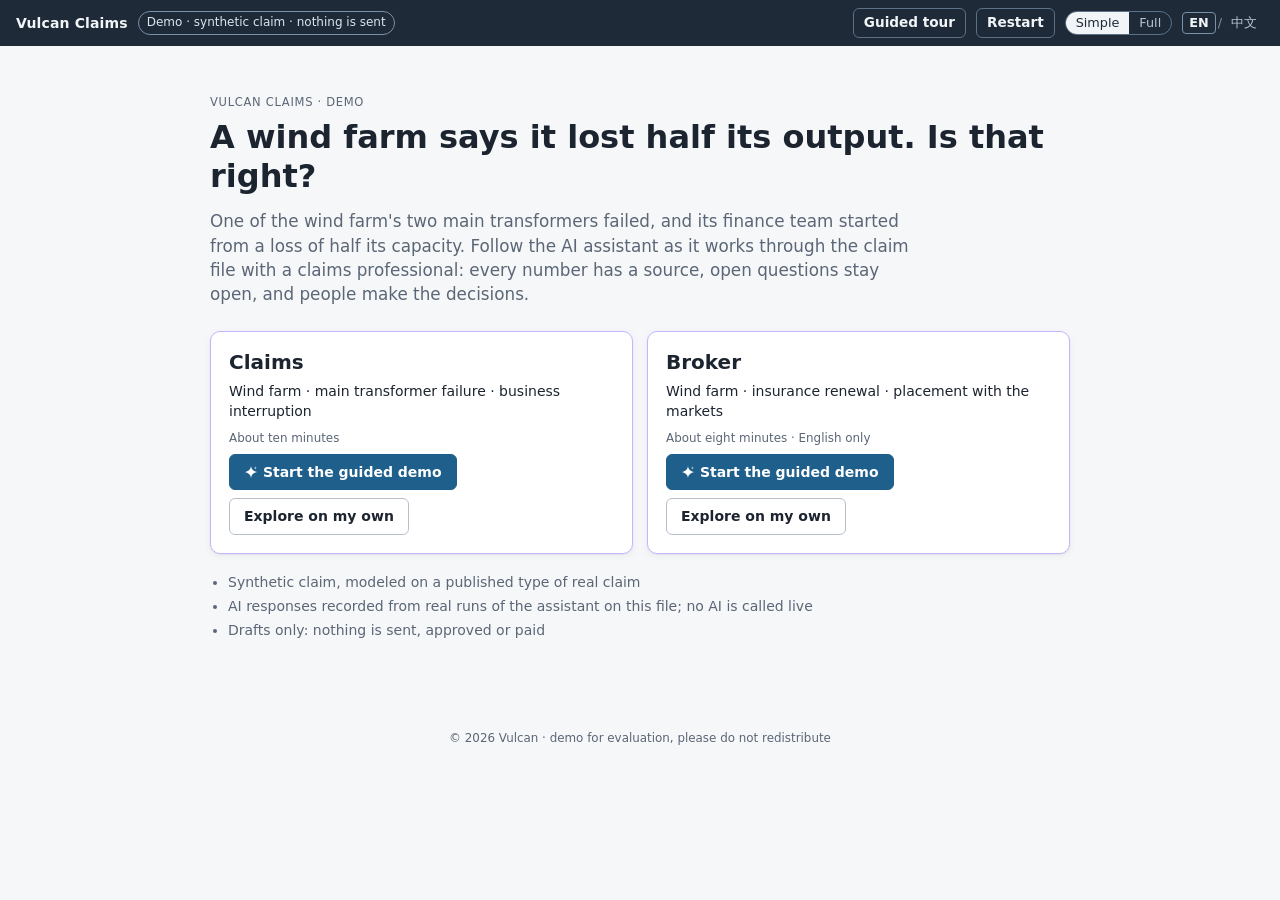
==== commit fb33a987: "Publish the broker placement demo Build of agent-demo PR #3 (branch broker-demo, 422674c) with npm r" ====
--- a/index.html
+++ b/index.html
@@ -8,8 +8,8 @@
     <meta name="referrer" content="no-referrer" />
     <link rel="icon" href="data:," />
     <title>Vulcan Claims</title>
-    <script type="module" crossorigin src="./assets/index-DXKsvzFb.js"></script>
-    <link rel="stylesheet" crossorigin href="./assets/index-CMhptGIz.css">
+    <script type="module" crossorigin src="./assets/main-BgLyKWK9.js"></script>
+    <link rel="stylesheet" crossorigin href="./assets/main-D7BIlj4Z.css">
   </head>
   <body>
     <div id="root"></div>
--- a/assets/main-D7BIlj4Z.css
+++ b/assets/main-D7BIlj4Z.css
@@ -0,0 +1 @@
+:root{--bg:#f6f7f9;--surface:#fff;--surface-2:#f1f3f6;--border:#d9dee5;--border-strong:#b8c0cc;--text:#1c2430;--muted:#5b6676;--accent:#1f5f8b;--accent-strong:#174a6d;--accent-soft:#e5eff6;--ok:#1f7a4d;--ok-soft:#e4f4ec;--warn:#8a5a00;--warn-soft:#fff4d6;--danger:#a23030;--danger-soft:#fbe7e7;--focus:#2f7fd1;--radius:8px;--shadow:0 1px 2px #141e2d0f, 0 2px 8px #141e2d0d;--font:system-ui, -apple-system, "Segoe UI", Roboto, "Helvetica Neue", Arial, sans-serif;--mono:ui-monospace, SFMono-Regular, Menlo, Consolas, "Liberation Mono", monospace;--obs-fg:#174ea6;--obs-bg:#e3edfd;--obs-bd:#9dbbf0;--pj-fg:#6a2c91;--pj-bg:#f2e8fa;--pj-bd:#c9a6e4;--me-fg:#8a4b00;--me-bg:#fdf0dc;--me-bd:#e9bf7f;--ra-fg:#145c4a;--ra-bg:#dff3ec;--ra-bd:#8fcfb9;--sc-fg:#9c2f12;--sc-bg:#fde9e2;--sc-bd:#e59a82;--hid-fg:#4a5361;--hid-bg:#eceef1;--hid-bd:#b9bfc8;--ai:#6d28d9;--ai-strong:#5b21b6;--ai-soft:#f5f3ff;--ai-soft-2:#ede9fe;--ai-border:#c4b5fd;--ai-grad:linear-gradient(135deg, #7c3aed 0%, #c026d3 100%);--menu-w:230px;--panel-w:400px;--rail-w:52px;--lightningcss-light:initial;--lightningcss-dark: ;color-scheme:light}@media (width<=1440px){:root{--menu-w:200px;--panel-w:360px}}@media (width>=1680px){:root{--menu-w:260px;--panel-w:440px}}*{box-sizing:border-box}html,body{margin:0;padding:0}html:lang(zh-CN){--font:system-ui, -apple-system, "Segoe UI", "PingFang SC", "Hiragino Sans GB", "Microsoft YaHei", "Noto Sans CJK SC", "Noto Sans SC", sans-serif}body{font-family:var(--font);color:var(--text);background:var(--bg);font-size:14px;line-height:1.45}h1,h2,h3,h4{margin:0 0 .4em;line-height:1.25}h1{font-size:1.5rem}h2{font-size:1.25rem}h3{font-size:1.05rem}h4{font-size:.95rem}p{margin:0 0 .6em}code,pre{font-family:var(--mono);font-size:.86em}pre{white-space:pre-wrap;word-break:break-word}a{color:var(--accent)}:focus-visible{outline:3px solid var(--focus);outline-offset:2px;border-radius:4px}.sr-only{clip:rect(0 0 0 0);white-space:nowrap;border:0;width:1px;height:1px;margin:-1px;padding:0;overflow:hidden;position:absolute!important}.stage-main,.chat-log,.modal-body,.rail{position:relative}.skip-link{background:var(--surface);z-index:100;border-radius:6px;padding:6px 10px;position:absolute;top:4px;left:-999px}.skip-link:focus{left:8px}.muted{color:var(--muted)}.small{font-size:.85em}.app{flex-direction:column;min-height:100vh;display:flex}.app-bar{color:#f2f5f8;background:#1e2a38;align-items:center;gap:10px;padding:8px 16px;display:flex}.app-bar .muted{color:#b9c4d0}.brand{letter-spacing:.01em;font-weight:650}.synthetic-tag,.mock-tag{color:#dbe5ee;border:1px solid #7890a8;border-radius:999px;padding:2px 8px;font-size:.75rem}.mock-tag{color:#ffe2a8;border-color:#e3b35a}.spacer{flex:1}.locale-switch{align-items:center;gap:2px;font-size:.8rem;display:inline-flex}.locale-btn{font:inherit;color:#b9c4d0;cursor:pointer;background:0 0;border:1px solid #0000;border-radius:4px;padding:1px 6px}.locale-btn:hover{color:#f2f5f8;border-color:#5c7086}.locale-btn.active{color:#f2f5f8;border-color:#7890a8;font-weight:650}.locale-btn:focus-visible{outline-offset:1px;outline:2px solid #9cc3ff}.locale-sep{color:#7890a8}.raw-label{color:var(--muted);border:1px dashed var(--border-strong);border-radius:4px;margin:0 0 4px;padding:0 5px;font-size:.7rem;font-weight:600;display:inline-block}.btn{font:inherit;border:1px solid var(--border-strong);background:var(--surface);color:var(--text);cursor:pointer;border-radius:6px;padding:7px 14px;font-weight:550}a.btn{text-decoration:none;display:inline-block}.btn:hover:not(:disabled){background:var(--surface-2)}.btn:disabled{opacity:.55;cursor:not-allowed}.btn-primary{background:var(--accent);color:#fff;border-color:var(--accent)}.btn-primary:hover:not(:disabled){background:var(--accent-strong)}.btn-danger{background:var(--danger);color:#fff;border-color:var(--danger)}.btn-ghost{color:var(--accent);background:0 0;border-color:#0000}.btn-ghost:hover:not(:disabled){background:var(--accent-soft)}.btn-small{padding:4px 10px;font-size:.85rem}.btn-icon{cursor:pointer;color:var(--muted);background:0 0;border:none;border-radius:6px;padding:2px 8px;font-size:1.4rem;line-height:1}.btn-icon:hover{background:var(--surface-2)}.btn-row{flex-wrap:wrap;align-items:center;gap:8px;margin-top:6px;display:flex}.link{color:var(--accent);cursor:pointer;font:inherit;background:0 0;border:none;padding:0;text-decoration:underline}.notice{border:1px solid var(--border);background:var(--surface-2);border-radius:6px;margin:0 0 10px;padding:8px 12px}.notice-info{background:var(--accent-soft);border-color:#bcd4e6}.notice-ok{background:var(--ok-soft);color:#145236;border-color:#a9dbc0}.notice-warn{background:var(--warn-soft);color:#5e3f00;border-color:#ecd08a}.notice-error{background:var(--danger-soft);color:#7a1f1f;border-color:#eab0b0}.badge{background:var(--surface-2);border:1px solid var(--border);color:var(--muted);white-space:nowrap;border-radius:999px;padding:1px 7px;font-size:.72rem;font-weight:600;display:inline-block}.badge-ok{background:var(--ok-soft);color:var(--ok);border-color:#a9dbc0}.badge-warn{background:var(--warn-soft);color:var(--warn);white-space:normal;border-color:#ecd08a;display:inline-block}.badge-danger{background:var(--danger-soft);color:var(--danger);border-color:#eab0b0}.badge-muted{color:var(--muted)}.side-internal{color:var(--accent);border-color:#bcd4e6}.side-external{color:var(--warn);border-color:#ecd08a}.chip{font-family:var(--mono);letter-spacing:.02em;cursor:help;vertical-align:1px;border:1px solid;border-radius:4px;margin-left:4px;padding:0 5px;font-size:.68rem;font-weight:700;display:inline-block;position:relative}.chip-OBS{color:var(--obs-fg);background:var(--obs-bg);border-color:var(--obs-bd)}.chip-PJ{color:var(--pj-fg);background:var(--pj-bg);border-color:var(--pj-bd)}.chip-ME{color:var(--me-fg);background:var(--me-bg);border-color:var(--me-bd)}.chip-RA{color:var(--ra-fg);background:var(--ra-bg);border-color:var(--ra-bd)}.chip-SCENARIO{color:var(--sc-fg);background:var(--sc-bg);border-color:var(--sc-bd);border-style:dashed}.chip-HID{color:var(--hid-fg);background:var(--hid-bg);border-color:var(--hid-bd)}.chip[data-tip]:hover:after,.chip[data-tip]:focus-visible:after{content:attr(data-tip);color:#fff;font-family:var(--font);white-space:normal;z-index:50;width:max-content;max-width:280px;box-shadow:var(--shadow);background:#1e2a38;border-radius:5px;padding:5px 8px;font-size:.78rem;font-weight:400;line-height:1.35;position:absolute;bottom:calc(100% + 6px);left:50%;transform:translate(-50%)}.cited{white-space:nowrap}.cited .num{font-variant-numeric:tabular-nums;font-weight:550}.cited .unit{color:var(--muted);margin-left:2px;font-size:.8em}.cited-missing .num{color:var(--danger);font-style:italic;font-weight:600}.cited-label{color:var(--muted)}.legend{color:var(--muted);flex-wrap:wrap;gap:4px 14px;margin:8px 0;padding:0;font-size:.8rem;list-style:none;display:flex}.hid{align-items:center;gap:6px;font-weight:550;display:inline-flex}.hid .chip{margin-left:0}.hid-compact{font-size:.85rem;font-weight:500}.case-list{width:100%;max-width:1040px;margin:24px auto;padding:0 16px}.cl-head{justify-content:space-between;align-items:flex-start;gap:16px;margin-bottom:12px;display:flex}.cl-foot{margin-top:16px}.boot-error,.loading{max-width:720px;margin:40px auto;padding:0 16px}.table-scroll{max-width:100%;overflow-x:auto}.data-table{border-collapse:separate;border-spacing:0;background:var(--surface);width:100%;font-size:.86rem}.ledger .data-table,.data-table.compare{width:max-content;min-width:100%}.data-table td.status-cell{min-width:190px}.data-table caption{text-align:left;color:var(--muted);caption-side:top;padding:6px 0;font-weight:600}.caption-hint{font-size:.8rem;font-weight:400}.data-table th,.data-table td{border-bottom:1px solid var(--border);text-align:left;vertical-align:top;padding:6px 8px}.data-table thead th{background:var(--surface-2);white-space:nowrap;font-weight:600}.ledger-table thead th,.data-table.compare thead th{white-space:normal;vertical-align:bottom;min-width:72px;max-width:128px}.data-table tbody th{white-space:nowrap;font-weight:600}.data-table .sticky-col{z-index:2;background:var(--surface);box-shadow:1px 0 0 var(--border);position:sticky;left:0}.data-table thead .sticky-col{background:var(--surface-2);z-index:3}.data-table .chip:focus-visible,.data-table .chip:hover{z-index:4}.unit-head{color:var(--muted);font-weight:400}.iv-id{display:block}.iv-win{color:var(--muted);font-size:.78rem;font-weight:400;display:block}.status-pill{background:var(--surface-2);border:1px solid var(--border);text-transform:none;border-radius:999px;padding:1px 7px;font-size:.74rem;display:inline-block}.sp-CONSISTENT_UNDER_SUPPLIED_ASSUMPTIONS{background:var(--ok-soft);color:var(--ok);border-color:#a9dbc0}.sp-PENDING_METER_EVIDENCE,.sp-PENDING_DISPATCH_EVIDENCE,.sp-SURFACE_GAP_ATTRIBUTION_PENDING{background:var(--warn-soft);color:var(--warn);border-color:#ecd08a}.sp-UNEXPLAINED_RESIDUAL_OR_INPUT_CONFLICT{background:var(--danger-soft);color:var(--danger);border-color:#eab0b0}.status-note{color:var(--muted);max-width:260px;font-size:.76rem;display:block}.compare td.changed{background:#fff7e0}.compare td.type-changed{background:#f3f0fb}.compare td{white-space:nowrap}.before-val{color:var(--muted);text-decoration:line-through}.after-val{font-weight:650}.same-val{font-variant-numeric:tabular-nums;font-weight:550}.change-tag{color:#5a3f8a;white-space:nowrap;border:1px dashed #b9a6dc;border-radius:4px;margin-left:4px;padding:0 4px;font-size:.72rem}.legend-swatch{border:1px solid var(--border-strong);vertical-align:-1px;width:10px;height:10px;margin:0 2px 0 8px;display:inline-block}.sw-value{background:#fff7e0}.sw-type{background:#f3f0fb}.compare-supported{margin-top:6px}.diff-type-change .diff-label{font-style:italic}.md-table{border-collapse:collapse;margin:8px 0;font-size:.85rem}.md-table th,.md-table td{border:1px solid var(--border);text-align:left;padding:4px 8px}.case-shell{flex-direction:column;flex:1;min-height:0;display:flex}.app-case{height:100vh;overflow:hidden}.round-pill{background:var(--ok-soft);color:var(--ok);border:1px solid #a9dbc0;border-radius:999px;padding:3px 10px;font-size:.85rem;font-weight:600}.round-closed{background:var(--surface-2);color:var(--muted);border-color:var(--border)}.spend{color:var(--muted)}.scenario-bar{background:var(--sc-bg);border-bottom:1px solid var(--sc-bd);color:#6e2410;padding:8px 16px}.read-only-bar{background:var(--surface-2);border-bottom:1px solid var(--border);margin:0;padding:4px 16px}.claim-bar{background:var(--surface);border-bottom:1px solid var(--border);flex-wrap:nowrap;align-items:center;gap:8px 18px;min-height:52px;padding:8px 16px;display:flex}.cb-who{flex:none;align-items:center;gap:10px;min-width:0;display:flex}.cb-name{flex-direction:column;min-width:0;line-height:1.2;display:flex}.cb-name strong{white-space:nowrap;font-size:.98rem}.cb-name .muted{white-space:nowrap;text-overflow:ellipsis;overflow:hidden}.cb-figs{flex-wrap:nowrap;flex:1;gap:4px 14px;min-width:0;margin:0;display:flex;overflow:hidden}.cb-fig{flex-direction:column;flex:none;min-width:4.5rem;line-height:1.2;display:flex}.cb-fig.cb-wait{flex:0 auto}.cb-fig dt{text-transform:uppercase;letter-spacing:.05em;color:var(--muted);white-space:nowrap;text-overflow:ellipsis;font-size:.7rem;overflow:hidden}.cb-fig dd{white-space:nowrap;text-overflow:ellipsis;margin:0;font-size:.9rem;overflow:hidden}.cb-wait dd{max-width:24rem}.lbl-short{display:none}@media (width<=1679px){.claim-bar{gap:8px 12px}.cb-figs{gap:4px 10px}.cb-back .cb-lbl,.lbl-long{display:none}.lbl-short{display:inline}}@media (width<=1399px){.cb-who .round-pill{display:none}}@media (width<=1023px){.claim-bar,.cb-figs,.cb-actions{flex-wrap:wrap}}.stage-hid{position:absolute;top:2px;right:0}@media (width<=1180px){.stage-hid{margin:4px 0;display:block;position:static}}.cf-supported .num{color:var(--ra-fg);font-weight:700}.cf-pending dd{color:var(--warn);font-weight:600}.cb-actions{white-space:nowrap;flex-wrap:nowrap;flex:none;align-items:center;gap:6px;margin-left:auto;display:flex}.cb-info-wrap{position:relative}.cb-info{z-index:950;background:var(--surface);border:1px solid var(--border);border-radius:var(--radius);flex-direction:column;gap:8px;width:min(560px,100vw - 32px);margin:0;padding:12px 14px;display:flex;position:absolute;top:calc(100% + 6px);right:0;box-shadow:0 10px 30px #141e2d29}.cb-info>div{grid-template-columns:9rem minmax(0,1fr);gap:10px;display:grid}.cb-info dt{text-transform:uppercase;letter-spacing:.05em;color:var(--muted);padding-top:2px;font-size:.72rem}.cb-info dd{margin:0}.cb-info q{font-style:italic}.case-body{grid-template-columns:var(--menu-w) minmax(0, 1fr) var(--rail-w);flex:1;min-height:0;display:grid}.case-body.panel-open{grid-template-columns:var(--menu-w) minmax(0, 1fr) var(--panel-w)}main[tabindex="-1"]:focus{outline:none}main[tabindex="-1"]:focus-visible{outline:3px solid var(--focus);outline-offset:-3px}.app-case .rail,.app-case .stage-main{min-height:0;overflow-y:auto}.rail{border-right:1px solid var(--border);background:var(--surface);padding:12px 8px;overflow-y:auto}.rail ol{flex-direction:column;gap:4px;margin:0;padding:0;list-style:none;display:flex}.rail-item{text-align:left;width:100%;font:inherit;color:var(--text);cursor:pointer;background:0 0;border:1px solid #0000;border-radius:6px;grid-template-rows:auto auto;grid-template-columns:26px 1fr;align-content:start;gap:0 6px;padding:7px 8px;display:grid}.rail-item:hover:not([aria-disabled=true]){background:var(--surface-2)}.rail-item.current{background:var(--accent-soft);border-color:#bcd4e6}.rail-item[aria-disabled=true]{color:var(--muted);cursor:not-allowed}.ri-no{background:var(--surface-2);border:1px solid var(--border);border-radius:50%;grid-row:1/span 2;place-items:center;width:22px;height:22px;font-size:.8rem;font-weight:700;display:grid}.ri-completed .ri-no{background:var(--ok-soft);color:var(--ok);border-color:#a9dbc0}.ri-skipped .ri-no{background:var(--surface-2);color:var(--muted)}.ri-title{font-weight:550}.ri-status{color:var(--muted);font-size:.76rem}.ri-completed .ri-status{color:var(--ok)}.rail-note{padding:10px 8px 0}.stage-main{min-width:0;padding:16px 20px 40px;overflow-y:auto}.stage-head{margin-bottom:12px;position:relative}.eyebrow{text-transform:uppercase;letter-spacing:.06em;color:var(--muted);margin:0;font-size:.72rem}.stage-head h2{margin-right:10px;display:inline-block}.status-badge{border:1px solid var(--border);background:var(--surface-2);vertical-align:3px;border-radius:999px;padding:2px 9px;font-size:.75rem;font-weight:600}.sb-completed{background:var(--ok-soft);color:var(--ok);border-color:#a9dbc0}.sb-open{background:var(--accent-soft);color:var(--accent);border-color:#bcd4e6}.purpose{color:#36404d;max-width:70ch}.panel{background:var(--surface);border:1px solid var(--border);border-radius:var(--radius);box-shadow:var(--shadow);margin-bottom:14px;padding:12px 14px}.panel-head{flex-wrap:wrap;align-items:baseline;gap:12px;margin-bottom:6px;display:flex}.panel-head h3{margin:0}.totals{flex-wrap:wrap;gap:12px 32px;margin-top:10px;display:flex}.value-list{flex-wrap:wrap;gap:4px 18px;margin:0;padding:0;list-style:none;display:flex}.supported p{margin:0}.judgments-box{margin-top:8px}.judgments-box summary{cursor:pointer;color:var(--accent)}.judgments{flex-direction:column;gap:5px;margin:6px 0;padding:0;list-style:none;display:flex}.judgments li{grid-template-columns:70px 76px 1fr;gap:2px 8px;font-size:.84rem;display:grid}.j-key{font-family:var(--mono);font-weight:600}.j-basis{color:var(--muted);grid-column:3;font-size:.78rem}.basis{border:1px solid var(--border);text-align:center;border-radius:4px;height:fit-content;padding:0 5px;font-size:.72rem}.basis-scenario{color:var(--sc-fg);background:var(--sc-bg);border-color:var(--sc-bd);border-style:dashed}.basis-evidence{color:var(--muted)}.excerpts{flex-direction:column;gap:12px;display:flex}.excerpt-doc h4{margin-bottom:2px}.excerpt-doc .kind{text-transform:uppercase;color:var(--muted);border:1px solid var(--border);border-radius:4px;margin-left:4px;padding:0 4px;font-size:.7rem}.doc-label{color:#5e3f00;background:var(--warn-soft);border:1px solid #ecd08a;border-radius:4px;margin-bottom:6px;padding:1px 7px;font-size:.75rem;font-weight:600;display:inline-block}blockquote{border-left:3px solid var(--border-strong);background:var(--surface-2);border-radius:0 6px 6px 0;margin:6px 0;padding:6px 12px}.src{font-family:var(--mono);color:var(--muted);font-size:.8em}.ex-heading{font-weight:600}.anchor{font-family:var(--mono);color:var(--accent);font-size:.8em;font-weight:600}.excerpt-missing{opacity:.8}.grid-2{grid-template-columns:repeat(auto-fit,minmax(260px,1fr));gap:12px;display:grid}.card{border:1px solid var(--border);border-radius:var(--radius);background:var(--surface);padding:10px 12px}.big{font-size:1.3rem;font-weight:650}.kv{grid-template-columns:1fr;gap:3px;margin:6px 0;display:grid}.kv>div{border-bottom:1px dashed var(--border);grid-template-columns:minmax(140px,38%) 1fr;gap:8px;padding:2px 0;display:grid}.kv dt{color:var(--muted)}.kv dd{overflow-wrap:anywhere;margin:0}.pre-small{background:var(--surface-2);border-radius:6px;max-height:320px;margin:4px 0;padding:8px;font-size:.78rem;overflow:auto}.req-list{flex-direction:column;gap:10px;margin:0;padding:0;list-style:none;display:flex}.req{border:1px solid var(--border);border-radius:var(--radius);padding:8px 12px}.req-no_longer_generated,.req-superseded{opacity:.65}.req-head{flex-wrap:wrap;align-items:center;gap:6px;display:flex}.req-head .owner{margin-right:4px;font-weight:650}.req-item{margin:4px 0}.req-details{color:#36404d;margin:0 0 4px;padding-left:18px;font-size:.85rem}.req-key{font-family:var(--mono);margin:0}.st-waiting{color:var(--warn);border-color:#ecd08a}.st-answered_outside{color:var(--ok);border-color:#a9dbc0}.st-drafted,.st-exported{color:var(--accent);border-color:#bcd4e6}.ovr-list{flex-direction:column;gap:6px;padding-left:0;list-style:none;display:flex}.ovr-list .chip{margin:0 6px 0 0}.findings{background:var(--surface);border:1px solid var(--border);border-left:4px solid var(--border-strong);border-radius:var(--radius);box-shadow:var(--shadow);margin-bottom:14px;padding:10px 14px}.findings-head{flex-wrap:wrap;align-items:baseline;gap:8px;margin-bottom:6px;display:flex}.findings-head h3{margin:0}.findings-head .btn{margin-left:auto}.finding-list{flex-direction:column;gap:8px;margin:0 0 8px;padding:0;list-style:none;display:flex}.finding{border:1px solid var(--border);border-radius:var(--radius);background:var(--surface);padding:8px 12px}.finding-backend{border-left:3px solid var(--border-strong)}.finding-dismissed,.finding-stale{opacity:.75}.finding-head{flex-wrap:wrap;align-items:center;gap:6px;display:flex}.finding-title{overflow-wrap:anywhere;margin:4px 0;font-weight:650}.finding-why{margin:0 0 4px}.finding-cites blockquote{overflow-wrap:anywhere;font-size:.9rem}.finding-cites cite{font-family:var(--mono);color:var(--accent);white-space:nowrap;font-size:.8em;font-style:normal;font-weight:600}.finding-reason{margin-top:6px}.ai-run-status,.ai-summary{margin-bottom:10px}.ai-summary p{margin:0}.ai-rejected li{overflow-wrap:anywhere;margin-bottom:4px}.premise{background:var(--surface);border:1px solid var(--border);border-radius:var(--radius);box-shadow:var(--shadow);margin-bottom:14px;padding:12px 14px;container-type:inline-size}.premise-head{flex-wrap:wrap;align-items:baseline;gap:6px 12px;display:flex}.premise-head h3{margin:0}.premise-term{font-family:var(--mono);letter-spacing:.04em;color:var(--muted);border:1px solid var(--border);border-radius:999px;padding:1px 9px;font-size:.74rem}.premise-name{overflow-wrap:anywhere;margin:6px 0 2px;font-weight:650}.premise-lanes{grid-template-columns:minmax(0,1fr) minmax(0,1.25fr) minmax(0,1fr);gap:10px;margin-top:10px;display:grid}.premise-lane{border:1px solid var(--border);border-top:3px solid var(--border-strong);border-radius:var(--radius);flex-direction:column;gap:6px;min-width:0;padding:8px 10px;display:flex}.premise-lane>*{margin:0}.premise-lane.lane-ai{border-top-color:var(--ai-strong)}.premise-lane.lane-human{border-top-color:var(--ok)}.premise-lane-head{flex-wrap:wrap;align-items:baseline;gap:4px 8px;display:flex}.premise-lane-head h4{margin:0}.premise-tag{font-family:var(--mono);text-transform:uppercase;letter-spacing:.06em;color:var(--muted);font-size:.7rem}.premise-rule-name{font-weight:650}.premise-record ul,.premise-values{flex-direction:column;gap:2px;margin:2px 0 0;padding:0;list-style:none;display:flex}.premise-record code{overflow-wrap:anywhere;font-size:.8rem}.premise-branches{flex-direction:column;gap:6px;display:flex}.premise-branch{border:1px dashed var(--border);border-radius:var(--radius);padding:6px 8px}.premise-branch>*{margin:0 0 4px}.premise-branch-current{border-style:solid;border-color:var(--border-strong);background:var(--surface-2)}.premise-choices{flex-direction:column;align-items:flex-start;gap:6px;display:flex}.premise-choices .btn[aria-disabled=true]{opacity:.55;cursor:not-allowed}.premise .cited{white-space:normal;flex-wrap:wrap}@container (width<=780px){.premise-lanes{grid-template-columns:minmax(0,1fr)}}.alerts{flex-direction:column;gap:6px;margin-bottom:14px;display:flex}.alert{border:1px solid var(--border);background:var(--surface);border-radius:6px;align-items:flex-start;gap:10px;padding:7px 12px;font-size:.88rem;display:flex}.alert .rule{font-family:var(--mono);background:var(--surface-2);border:1px solid var(--border);border-radius:4px;flex:none;padding:1px 6px;font-size:.78rem;font-weight:700}.alert-warn{background:#fffaf0;border-left:4px solid #d9a23a}.alert-info{border-left:4px solid #7ea6c6}.refusals .rule{font-family:var(--mono);font-size:.78rem;font-weight:700}.steps{flex-direction:column;gap:14px;display:flex}.step{background:var(--surface);border:1px solid var(--border);border-radius:var(--radius);box-shadow:var(--shadow);padding:12px 14px}.step-active{box-shadow:0 0 0 2px var(--accent-soft), var(--shadow);border-color:#9fc0da}.step-head{flex-wrap:wrap;align-items:center;gap:8px;display:flex}.step-head h3{margin:0}.prompt{color:#36404d;margin:4px 0 8px}.decision{background:var(--ok-soft);border:1px solid #a9dbc0;border-radius:6px;padding:5px 10px;font-size:.86rem}.doc-check{font-family:var(--mono);flex-wrap:wrap;gap:6px 14px;margin:0 0 8px;padding:0;font-size:.85rem;list-style:none;display:flex}.doc-check .on{color:var(--ok)}.doc-check .off{color:var(--muted)}.opt-group{margin-top:10px}.opt-group h4{text-transform:uppercase;letter-spacing:.04em;color:var(--muted);margin-bottom:6px;font-size:.82rem}.opt-group h4 .muted{text-transform:none;letter-spacing:0;font-weight:400}.opt-grid{grid-template-columns:repeat(auto-fill,minmax(240px,1fr));gap:8px;display:grid}.opt{text-align:left;border:1px solid var(--border);background:var(--surface);font:inherit;color:var(--text);cursor:pointer;border-radius:7px;grid-template-rows:auto auto;grid-template-columns:26px 1fr;align-content:start;gap:2px 8px;padding:9px 10px;display:grid}.opt:hover:not([aria-disabled=true]){border-color:var(--accent);background:#fbfdff}.opt[aria-disabled=true]{cursor:not-allowed;background:var(--surface-2);color:var(--muted)}.opt-chosen{border-color:var(--ok);box-shadow:inset 0 0 0 1px var(--ok)}.opt-class{width:22px;height:22px;font-size:.78rem;font-weight:700;font-family:var(--mono);border-radius:5px;grid-row:1/span 2;place-items:center;display:grid}.opt-A .opt-class{background:var(--accent-soft);color:var(--accent);border:1px solid #bcd4e6}.opt-R .opt-class{background:var(--surface-2);color:#36404d;border:1px solid var(--border)}.opt-D .opt-class{color:#6a2c91;background:#f2e8fa;border:1px solid #c9a6e4}.opt-label{font-weight:600}.opt-desc{color:var(--muted);font-size:.82rem}.opt-blocked{color:var(--warn);margin-top:2px;font-weight:550;display:block}.builtins{border-top:1px dashed var(--border);flex-wrap:wrap;gap:4px;margin-top:10px;padding-top:8px;display:flex}.stage-controls{border-top:1px solid var(--border);margin-top:18px;padding-top:12px}.checklist{color:var(--warn);margin:0 0 8px;padding-left:18px;font-size:.88rem}.chat{flex-direction:column;flex:1;min-height:0;display:flex}.chat-head{margin:0 0 6px}.co-stale{opacity:.8;border-style:dashed}.co-blocked{margin:4px 0 0}.chat-sub{border-bottom:1px solid var(--border);margin:0;padding:2px 0 8px}.chat-log{flex-direction:column;flex:1;gap:14px;min-height:120px;padding:10px 0;display:flex;overflow-y:auto}.turn{border-bottom:1px dashed var(--border);padding-bottom:10px}.turn-q{background:var(--surface-2);border-radius:8px;margin-bottom:4px;padding:6px 10px}.turn-q .who{color:var(--muted);text-transform:uppercase;margin-right:4px;font-size:.72rem;font-weight:700}.turn-status{color:var(--muted);align-items:center;gap:8px;display:flex}.spinner{border:2px solid var(--border-strong);border-top-color:var(--accent);border-radius:50%;width:12px;height:12px;animation:.9s linear infinite spin;display:inline-block}@keyframes spin{to{transform:rotate(360deg)}}@media (prefers-reduced-motion:reduce){.spinner{animation:none}}.tools{margin:4px 0;font-size:.8rem}.tools summary{cursor:pointer;color:var(--muted)}.tools ul{margin:4px 0;padding-left:16px}.tools li{word-break:break-all}.tools li.denied{color:var(--danger)}.answer-text{white-space:pre-wrap}.lint{font-family:var(--mono);margin-right:6px;display:inline-block}.refusals{background:var(--surface-2);border-radius:6px;margin:6px 0;padding:6px 10px;font-size:.85rem}.refusals ul{margin:0;padding-left:16px}.chat-options{flex-direction:column;gap:8px;margin:8px 0;padding:0;list-style:none;display:flex}.chat-option{border:1px solid var(--border);border-radius:7px;padding:7px 10px}.co-action{border-left:3px solid var(--accent)}.co-note{border-left:3px solid var(--border-strong)}.co-draft{border-left:3px solid #c9a6e4}.co-head{flex-wrap:wrap;align-items:center;gap:6px;display:flex}.rejected{color:var(--muted);font-size:.82rem}.chat-input{border-top:1px solid var(--border);flex-direction:column;gap:4px;padding:10px 0 0;display:flex}.chat-input textarea{resize:vertical;width:100%;font:inherit;border:1px solid var(--border-strong);border-radius:6px;padding:7px 9px}.chat-input p{margin:0}.form{flex-direction:column;gap:10px;margin:8px 0;display:flex}.field{flex-direction:column;gap:3px;display:flex}.field.inline{flex-direction:row;align-items:center;gap:8px;margin-bottom:8px}.field label,.field .label{font-size:.88rem;font-weight:600}.field input[type=text],.field input[type=number],.field select,.field textarea{font:inherit;border:1px solid var(--border-strong);background:var(--surface);color:var(--text);border-radius:6px;max-width:100%;padding:6px 9px}.field textarea{resize:vertical}.field [aria-invalid=true]{border-color:var(--danger);box-shadow:0 0 0 1px var(--danger)}.hint{color:var(--muted);margin:0;font-size:.8rem}.error{color:var(--danger);margin:0;font-size:.82rem;font-weight:550}.req-mark{color:var(--danger)}fieldset{border:1px solid var(--border);border-radius:7px;flex-direction:column;gap:8px;margin:0;padding:8px 12px 10px;display:flex}legend{padding:0 4px;font-weight:650}.check{align-items:flex-start;gap:8px;font-weight:550;display:flex}.check-group .check{font-size:.92rem;font-weight:400}.radio-card{border:1px solid var(--border);cursor:pointer;border-radius:6px;align-items:flex-start;gap:8px;padding:6px 8px;display:flex}.radio-card:has(input:checked){border-color:var(--accent);background:var(--accent-soft)}.radio-row{gap:16px;display:flex}.radio-row label{align-items:center;gap:6px;font-weight:500;display:flex}.radio-row label.disabled{color:var(--muted)}.param{background:var(--surface-2);border-radius:4px;margin-right:6px;padding:1px 6px;display:inline-block}.modal{width:min(620px,94vw);max-height:90vh;color:var(--text);border:none;border-radius:10px;padding:0;box-shadow:0 10px 40px #0a14234d}.modal::backdrop{background:#121a2673}.modal-wide{width:min(980px,96vw)}.modal-drawer{border-radius:0;width:min(620px,100vw);height:100vh;max-height:100vh;margin:0 0 0 auto}.modal[open]{flex-direction:column;display:flex}.modal-head{border-bottom:1px solid var(--border);justify-content:space-between;align-items:center;padding:12px 16px;display:flex}.modal-head h2{margin:0;font-size:1.1rem}.modal-body{flex:1;padding:12px 16px;overflow-y:auto}.modal-foot{border-top:1px solid var(--border);background:var(--surface-2);justify-content:flex-end;gap:8px;padding:10px 16px;display:flex}.preview,.result{border-top:1px solid var(--border);margin-top:12px;padding-top:10px}.diff{grid-template-columns:170px 1fr;gap:4px 12px;margin:6px 0 10px;font-size:.86rem;display:grid}.diff dt{color:var(--muted);font-weight:600}.diff dd{margin:0}.diff-list{margin:0;padding-left:16px}.diff-label{color:var(--muted)}.confirm-box{background:#fff8f8;border:1px solid #eab0b0;border-radius:7px;margin-top:10px;padding:8px 12px}.irreversible{color:#7a1f1f}.tabs{border-bottom:1px solid var(--border);gap:4px;margin:8px 0;display:flex}.tab{font:inherit;cursor:pointer;color:var(--muted);background:0 0;border:1px solid #0000;border-bottom:none;border-radius:6px 6px 0 0;padding:6px 12px}.tab.active{border-color:var(--border);background:var(--surface);color:var(--text);margin-bottom:-1px;font-weight:600}.record{max-height:62vh;overflow-y:auto}.markdown h2,.markdown h3{margin-top:1em}.markdown .code{background:var(--surface-2);border-radius:6px;padding:8px}.outbox-list{flex-direction:column;gap:12px;margin:0;padding:0;list-style:none;display:flex}.outbox-item{border:1px solid var(--border);border-radius:var(--radius);padding:10px 12px}.outbox-head{flex-wrap:wrap;align-items:center;gap:6px;display:flex}.outbox-subject{margin:4px 0;font-weight:550}.draft-text{border:1px solid var(--border);background:#fbfbf7;border-radius:6px;max-height:360px;padding:10px;font-size:.8rem;overflow:auto}.copy-fallback{width:100%;font-family:var(--mono);font-size:.78rem}.toast{color:#fff;opacity:0;pointer-events:none;z-index:200;background:#1e2a38;border-radius:8px;max-width:90vw;padding:8px 16px;transition:opacity .2s,transform .2s;position:fixed;bottom:16px;left:50%;transform:translate(-50%)translateY(20px)}.toast.show{opacity:1;transform:translate(-50%)translateY(0)}.toast-error{background:var(--danger)}@media (prefers-reduced-motion:reduce){.toast{transition:none}}@media (width<=1440px){.stage-main{padding:14px 14px 40px}}@media (width<=1180px){.app-case{height:auto;overflow:visible}.case-body,.case-body.panel-open{grid-template-columns:var(--menu-w) minmax(0, 1fr)}.ai-panel{z-index:900;width:min(440px,100vw);position:fixed;top:0;bottom:0;right:0;box-shadow:-10px 0 30px #141e2d2e}.ai-rail{z-index:899;border:1px solid var(--border);border-right:none;border-radius:8px 0 0 8px;position:fixed;top:30%;right:0}.tour-card{left:16px}}@media (width<=760px){.case-body,.case-body.panel-open{grid-template-columns:1fr}.rail{border-right:none;border-bottom:1px solid var(--border)}.rail ol{flex-direction:row;overflow-x:auto}.rail-item{min-width:160px}.diff{grid-template-columns:1fr}}.sparkle{vertical-align:-.12em;flex:none;display:inline-block}.ai-badge{letter-spacing:.02em;color:#fff;background:var(--ai-grad);white-space:nowrap;border-radius:999px;align-items:center;gap:4px;padding:2px 9px;font-size:.72rem;font-weight:700;display:inline-flex;box-shadow:0 1px 2px #5b21b640}.ai-badge-small{padding:1px 7px;font-size:.66rem}.ai-card{border:1px solid var(--ai-border);border-radius:var(--radius);background:linear-gradient(#fbfaff 0%,#fff 70%);padding:10px 14px 10px 17px;position:relative;box-shadow:0 1px 2px #5b21b60f,0 2px 12px #7c3aed12}.ai-card:before{content:"";border-radius:var(--radius) 0 0 var(--radius);background:var(--ai-grad);width:5px;position:absolute;top:-1px;bottom:-1px;left:-1px}.ai-quiet{background:var(--surface);box-shadow:none}.ai-brief{margin-bottom:14px}.ai-card-head{flex-wrap:wrap;align-items:center;gap:8px;margin-bottom:6px;display:flex}.ai-card-head h3{color:var(--ai-strong);margin:0}.ai-card-actions{margin-top:6px}.ai-status{border:1px solid var(--ai-border);color:var(--ai-strong);background:var(--ai-soft);border-radius:999px;padding:1px 8px;font-size:.72rem;font-weight:600}.ai-status-stale,.ai-status-failed{color:var(--warn);background:var(--warn-soft);border-color:#ecd08a}.ai-status-not_ready,.ai-status-disabled{color:var(--muted);border-color:var(--border);background:var(--surface-2)}.btn-ai{border-color:var(--ai-border);color:var(--ai-strong);background:var(--ai-soft);align-items:center;gap:5px;display:inline-flex}.btn-ai:hover:not(:disabled){background:var(--ai-soft-2)}.ai-sub{text-transform:uppercase;letter-spacing:.04em;color:var(--ai-strong);margin:10px 0 4px;font-size:.78rem}.ai-list{margin:0 0 6px;padding-left:18px}.ai-list li{margin:3px 0}.ai-watch{background:#fff8ec;border:1px solid #f1d39a;border-radius:6px;margin:8px 0;padding:4px 10px 2px}.ai-watch .ai-sub{color:var(--warn);margin-top:4px}.ai-missing li{justify-content:space-between;align-items:flex-start;gap:8px;display:flex}.ai-missing .btn{flex:none}.ai-disclaimer{color:var(--muted);margin:0 0 4px;font-size:.78rem}.ai-recs-line{color:var(--ai-strong);align-items:baseline;gap:6px;margin:8px 0 4px;display:flex}.ai-basis{margin:4px 0 0}.ai-stale{opacity:.72}.ai-inline{color:var(--ai-strong)}.cite-chips{vertical-align:1px;flex-wrap:wrap;gap:3px;display:inline-flex}.cite-chip{font-family:var(--mono);border:1px solid var(--ai-border);color:var(--ai-strong);white-space:nowrap;background:#fff;border-radius:4px;padding:0 5px;font-size:.68rem}.ai-thinking{margin:6px 0}.ai-thinking-bare{padding:4px 0 2px}.ai-figwarn{color:var(--warn);margin:6px 0}.ai-thinking-head{align-items:flex-start;gap:10px;display:flex}.ai-thinking-text{flex:1;min-width:0}.ai-headline{color:var(--ai-strong);margin:0;font-weight:650}.ai-subline{color:var(--muted);font-variant-numeric:tabular-nums;margin:2px 0 0;font-size:.82rem}.ai-src{color:var(--ai-strong)}.ai-orb{color:#fff;background:var(--ai-grad);border-radius:50%;flex:none;place-items:center;width:30px;height:30px;font-size:16px;animation:1.6s ease-in-out infinite ai-pulse;display:grid}.ai-orb .sparkle{animation:3.2s linear infinite ai-spin}.ai-orb-small{width:22px;height:22px;font-size:12px;display:inline-grid}@keyframes ai-pulse{0%,to{box-shadow:0 0 #7c3aed73}50%{box-shadow:0 0 0 8px #7c3aed00}}@keyframes ai-spin{to{transform:rotate(360deg)}}.ai-dots{vertical-align:middle;gap:3px;margin-left:6px;display:inline-flex}.ai-dots i{background:var(--ai);opacity:.3;border-radius:50%;width:5px;height:5px;animation:1.2s infinite ai-dot}.ai-dots i:nth-child(2){animation-delay:.2s}.ai-dots i:nth-child(3){animation-delay:.4s}@keyframes ai-dot{0%,80%,to{opacity:.25;transform:translateY(0)}40%{opacity:1;transform:translateY(-3px)}}.ai-bar{background:var(--ai-soft-2);border-radius:4px;height:4px;margin:8px 0 6px;overflow:hidden}.ai-bar span{background:var(--ai-grad);width:0;height:100%;transition:width .25s linear;display:block}.ai-bar-indeterminate span{width:35%;animation:1.4s ease-in-out infinite ai-slide}@keyframes ai-slide{0%{transform:translate(-100%)}to{transform:translate(300%)}}.ai-steps{flex-direction:column;gap:3px;margin:4px 0 0;padding:0;font-size:.84rem;list-style:none;display:flex}.ai-step{grid-template-columns:14px minmax(0,1fr) auto;align-items:start;gap:6px;display:grid}.ai-steps-live .ai-step{animation:.4s ease-out both ai-step-in}@keyframes ai-step-in{0%{opacity:0;transform:translateY(-5px)}to{opacity:1;transform:none}}.ai-step-mark{background:var(--ai-border);border-radius:50%;width:9px;height:9px;margin-top:5px}.ai-step-tool .ai-step-mark{background:var(--ai)}.ai-step-note .ai-step-mark{background:#c026d3;border-radius:2px}.ai-step.current .ai-step-mark{animation:1.2s infinite ai-pulse}.ai-step-phase .ai-step-label{color:var(--muted)}.ai-step-note .ai-step-label{font-style:italic}.ai-step-body{flex-direction:column;min-width:0;display:flex}.ai-step-detail{color:var(--muted);white-space:nowrap;text-overflow:ellipsis;font-size:.72rem;overflow:hidden}.ai-step-time{font-family:var(--mono);color:var(--muted);white-space:nowrap;font-size:.7rem}.ai-waiting{margin:4px 0 0}.ai-trace{border-top:1px dashed var(--ai-border);margin-top:8px;padding-top:6px;font-size:.82rem}.ai-trace summary{cursor:pointer;color:var(--ai-strong)}.ai-trace-line{font-weight:600}.ai-trace-toggle{color:var(--muted);margin-left:4px;font-size:.76rem;text-decoration:underline}.ai-note{color:var(--ai-strong);background:var(--ai-soft);border-radius:4px;margin:6px 0;padding:4px 8px;font-size:.78rem}.ai-rec{margin:8px 0;padding:8px 12px 8px 16px}.ai-rec-head{flex-wrap:wrap;align-items:center;gap:8px;display:flex}.ai-rec-option{color:var(--ai-strong)}.ai-rec-why{margin:6px 0 2px}.ai-rec-dialog{margin-bottom:10px}.ai-conf{border:1px solid var(--ai-border);color:var(--ai-strong);background:#fff;border-radius:999px;padding:1px 7px;font-size:.72rem;font-weight:600}.ai-conf-low{color:var(--muted);border-color:var(--border)}.opt-recommended{border-color:var(--ai);box-shadow:0 0 0 2px var(--ai-soft-2);background:#fdfcff}.opt-recommended .ai-badge{vertical-align:1px;margin-left:6px}.findings-btn .ai-count{background:var(--ai-grad);color:#fff;border-radius:999px;place-items:center;min-width:18px;height:18px;padding:0 4px;font-size:.7rem;font-weight:700;display:inline-grid}.findings-btn.pulse{animation:.9s ease-in-out 3 ai-attn}@keyframes ai-attn{0%,to{box-shadow:0 0 #7c3aed99}50%{box-shadow:0 0 0 8px #7c3aed00}}.ai-findings-head{align-items:flex-start;gap:10px;margin-bottom:8px;display:flex}.ai-findings-head p{margin:0}.findings-list{flex-direction:column;gap:10px;margin:10px 0;padding:0;list-style:none;display:flex}.finding-head{align-items:baseline;gap:8px;display:flex}.finding-detail{margin:4px 0}.sev{text-transform:uppercase;border-radius:4px;flex:none;padding:1px 7px;font-size:.7rem;font-weight:700}.sev-high{background:var(--danger-soft);color:var(--danger);border:1px solid #eab0b0}.sev-medium{background:var(--warn-soft);color:var(--warn);border:1px solid #ecd08a}.sev-low{background:var(--surface-2);color:var(--muted);border:1px solid var(--border)}.ai-draft-head{flex-wrap:wrap;align-items:center;gap:8px;margin-bottom:6px;display:flex}.ai-toggle{border-top:1px dashed var(--ai-border);padding-top:6px}.ai-toggle .check{color:var(--ai-strong);align-items:center}.ai-rewrite{margin-top:8px}.ai-memo .record{max-height:none}.close-memo{margin-top:14px}.close-memo h3{align-items:center;gap:8px;display:flex}.tab-ai{color:var(--ai-strong);align-items:center;gap:5px;display:inline-flex}.ai-tabs{margin-top:0}.tab-count{background:var(--surface-2);min-width:18px;height:18px;color:var(--muted);border:1px solid var(--border);border-radius:999px;place-items:center;padding:0 5px;font-size:.7rem;font-weight:700;display:inline-grid}.tab-ai .tab-count{background:var(--ai-grad);color:#fff;border-color:#0000}.findings-btn .spinner{width:.9em;height:.9em}.btn-ai .spinner{border-top-color:var(--ai)}.ai-answer{margin-top:6px;padding-top:8px}.ai-answer-head{margin-bottom:4px}.chat-bar-busy .ai-orb{width:22px;height:22px}@media (prefers-reduced-motion:reduce){.ai-orb,.ai-orb .sparkle,.ai-dots i,.ai-bar-indeterminate span,.ai-steps-live .ai-step,.ai-step.current .ai-step-mark,.findings-btn.pulse{animation:none}}:root:not(.show-tech) .tech{display:none!important}:root:not(.show-tech) .opt{grid-template-columns:1fr}:root.show-tech .plain-only{display:none!important}.tech-switch{color:#b9c4d0;cursor:pointer;align-items:center;gap:4px;display:inline-flex}.tech-switch input{margin:0}.chip{font-family:var(--font);font-weight:600}.chip .chip-code{font-family:var(--mono);opacity:.75;margin-left:4px;font-weight:700}details.alerts{border:1px solid var(--border);background:var(--surface);border-radius:6px;padding:6px 10px}details.alerts summary{cursor:pointer;color:var(--muted);font-size:.85rem}details.alerts[open] summary{margin-bottom:6px}.ai-rec-then{color:var(--muted);margin:2px 0 0}.opt-demo-next{border-color:var(--ai);box-shadow:0 0 0 3px var(--ai-soft-2)}.demo-next-badge{color:#fff;background:var(--ai-grad);vertical-align:1px;border-radius:999px;margin-left:6px;padding:0 6px;font-size:.7rem;font-weight:600;display:inline-block}.btn-demo-next{box-shadow:0 0 0 3px var(--ai-soft-2);border-color:var(--ai)}.chat-presets{flex-direction:column;gap:4px;margin-bottom:8px;display:flex}.chat-presets select{font:inherit;border:1px solid var(--ai-border);background:var(--ai-soft);color:var(--text);border-radius:6px;padding:6px 8px}.chat-presets label{color:var(--ai-strong);font-weight:600}.welcome{justify-content:center;padding:48px 16px 64px;display:flex}.welcome-inner{width:100%;max-width:860px}.welcome h1{margin:8px 0 14px;font-size:2rem;line-height:1.2}.welcome-body{color:var(--muted);max-width:720px;font-size:1.05rem}.welcome-cards{grid-template-columns:1fr 1fr;gap:14px;margin:24px 0 18px;display:grid}.welcome-card{background:var(--surface);border:1px solid var(--border);box-shadow:var(--shadow);border-radius:10px;padding:18px}.welcome-card h2{margin-bottom:6px}.wc-active{border-color:var(--ai-border)}.wc-soon{background:var(--surface-2);box-shadow:none}.welcome-points{color:var(--muted);flex-direction:column;gap:4px;padding-left:18px;display:flex}@media (width<=760px){.welcome-cards{grid-template-columns:1fr}.welcome h1{font-size:1.5rem}}.tour-card{left:calc(var(--menu-w) + 16px);z-index:1000;background:var(--surface);border:1px solid var(--ai-border);border-radius:10px;width:min(380px,100vw - 32px);padding:14px 16px 12px;position:fixed;bottom:16px;box-shadow:0 10px 30px #2814502e}.tour-card h2{font-size:1.05rem}.tour-card p{font-size:.92rem}.tour-card .btn-row{align-items:center;gap:6px;margin-top:6px;display:flex}.tour-card .spacer{flex:1}.tour-count{color:var(--ai-strong);margin-bottom:4px;font-size:.75rem;font-weight:600}.tour-names{font-weight:600}.tour-target{outline-offset:3px;border-radius:8px;transition:outline-color .3s;outline:3px solid var(--ai)!important}@media (prefers-reduced-motion:reduce){.tour-target{transition:none}}:root:not(.view-full) .full-only{display:none!important}:root:not(.view-full) .purpose{-webkit-line-clamp:2;-webkit-box-orient:vertical;display:-webkit-box;overflow:hidden}:root:not(.view-full) .opt{grid-template-columns:1fr}.view-switch{border:1px solid #5c7086;border-radius:999px;display:inline-flex;overflow:hidden}.view-switch button{font:inherit;color:#b9c4d0;cursor:pointer;background:0 0;border:0;padding:2px 10px;font-size:.8rem}.view-switch button[aria-pressed=true]{color:#1e2a38;background:#f2f5f8}.btn-bar{color:#f2f5f8;background:0 0;border-color:#5c7086}.btn-bar:hover{background:#2b3a4c}.app.touring .stage-main{padding-bottom:280px}.stage-menu ol{gap:2px}.sm-row{align-items:flex-start;gap:2px;display:flex}.sm-row .rail-item{flex:1;min-width:0}.sm-toggle{width:26px;height:30px;color:var(--muted);cursor:pointer;background:0 0;border:1px solid #0000;border-radius:6px;flex:none;margin-top:4px;font-size:.8rem}.sm-toggle:hover{background:var(--surface-2)}.sm-steps{border-left:2px solid var(--border);flex-direction:column;gap:1px;margin:2px 0 6px 30px;padding:0 0 0 8px;list-style:none;display:flex}.sm-item{text-align:left;width:100%;font:inherit;color:var(--text);cursor:pointer;background:0 0;border:0;border-radius:5px;grid-template-columns:14px 1fr;gap:4px;padding:3px 6px;font-size:.82rem;line-height:1.3;display:grid}.sm-item:hover:not([aria-disabled=true]){background:var(--surface-2)}.sm-item[aria-disabled=true]{color:var(--muted);cursor:not-allowed}.sm-mark{color:var(--muted);text-align:center}.sm-done .sm-mark{color:var(--ok)}.sm-open .sm-mark{color:var(--accent);font-weight:700}.ai-panel,.ai-rail{border-left:1px solid var(--border);background:var(--surface);flex-direction:column;min-height:0;display:flex}.ai-panel-head{border-bottom:1px solid var(--border);align-items:center;gap:6px;padding:8px 10px 0 12px;display:flex}.ai-panel-head .ai-tabs{border-bottom:0;flex-wrap:wrap;flex:1;gap:2px;margin:0;display:flex}.ai-panel-head .tab{align-items:center;gap:5px;display:inline-flex}.ai-panel-hide{white-space:nowrap;flex:none}.ai-panel-body{flex-direction:column;flex:1;gap:12px;min-height:0;padding:12px 14px 20px;display:flex;overflow-y:auto}.ai-panel-body[hidden]{display:none}.ai-panel-section{border-top:1px dashed var(--ai-border);padding-top:10px}.ai-panel .ai-brief{margin-bottom:0}.ai-rail-btns{flex-direction:column;align-items:center;gap:6px;padding:10px 4px;display:flex}.ai-rail-btn{border:1px solid var(--ai-border);background:var(--ai-soft);width:42px;color:var(--ai-strong);font:inherit;cursor:pointer;border-radius:8px;flex-direction:column;align-items:center;gap:6px;padding:8px 2px;font-size:.78rem;font-weight:600;display:flex}.ai-rail-btn:hover{background:var(--ai-soft-2)}.ai-rail-label{writing-mode:vertical-rl;white-space:nowrap;transform:rotate(180deg)}.ai-rail-btn .tab-count{background:var(--ai-grad);color:#fff;border-color:#0000}.ai-rail-btn .spinner{border-top-color:var(--ai)}.gaps-line{border:1px solid var(--ai-border);border-radius:var(--radius);background:var(--ai-soft);min-height:36px;color:var(--ai-strong);align-items:center;gap:8px;margin:0 0 12px;padding:4px 6px 4px 12px;font-size:.88rem;display:flex}.gaps-line span:not(.spinner){flex:1}.gaps-line .spinner{border-top-color:var(--ai)}.ai-rec-head{min-height:30px}.ai-rec-pending{background:var(--surface);box-shadow:none}:root.view-full .simple-only{display:none!important}.more-passages summary{cursor:pointer;color:var(--accent);margin:2px 0 6px;font-size:.85rem}:root:not(.view-full) .premise .finding-why,:root:not(.view-full) .premise .finding-cites,:root:not(.view-full) .premise .premise-record,:root:not(.view-full) .premise .premise-interval,:root:not(.view-full) .premise .premise-human-intro,:root:not(.view-full) .premise .premise-steps-line,:root:not(.view-full) .ai-panel .finding-why,:root:not(.view-full) .ai-panel .finding-cites{display:none}.inbox{justify-content:center;padding:28px 16px 64px;display:flex}.inbox-inner{width:100%;max-width:1400px}.inbox-attention{background:var(--surface);border:1px solid var(--border);border-left:4px solid var(--accent);border-radius:var(--radius);box-shadow:var(--shadow);margin:12px 0 16px;padding:10px 14px}.inbox-attention h2{margin-bottom:6px;font-size:1rem}.inbox-attention ul{flex-direction:column;gap:6px;margin:0;padding:0;list-style:none;display:flex}.inbox-attention li{flex-wrap:wrap;align-items:center;gap:10px;display:flex}.inbox-attention li>span:nth-child(2){flex:1}.inbox-table{width:100%}.inbox-table th[scope=row]{white-space:nowrap}.inbox-sample{color:var(--muted)}.inbox-sample .btn[aria-disabled=true]{opacity:.5;cursor:not-allowed}.inbox-live{background:var(--accent-soft)}.inbox-sample-tag{margin-left:6px}.inbox-status{border:1px solid var(--border);background:var(--surface-2);color:var(--muted);white-space:nowrap;border-radius:999px;padding:1px 8px;font-size:.75rem;font-weight:600;display:inline-block}.is-new,.is-info_arrived{background:var(--accent-soft);color:var(--accent);border-color:#bcd4e6}.is-in_review{background:var(--ok-soft);color:var(--ok);border-color:#a9dbc0}.is-on_hold{background:var(--warn-soft);color:var(--warn);border-color:#ecd08a}.is-ready_for_review{background:var(--ai-soft);color:var(--ai-strong);border-color:var(--ai-border)}.public-footer{text-align:center;padding:12px 16px 20px}.placement .pl-block{margin-top:12px}.placement h4{margin-bottom:6px;font-size:.92rem}.doc-pill{font-family:var(--mono);border:1px solid var(--border);background:var(--surface-2);color:var(--muted);border-radius:4px;margin:0 4px 4px 0;padding:0 6px;font-size:.72rem;display:inline-block}.doc-pill.on{background:var(--ok-soft);color:var(--ok);border-color:#a9dbc0}.st-ok{color:var(--ok);font-weight:600}.st-bad{color:var(--danger);font-weight:600}.st-warn{color:var(--warn);font-weight:600}.pl-bars{gap:4px;margin:6px 0;display:grid}.pl-bar{grid-template-columns:110px 1fr 170px;align-items:center;gap:8px;font-size:.85rem;display:grid}.pl-track{background:var(--surface-2);border-radius:4px;height:14px;overflow:hidden}.pl-fill{background:var(--accent);border-radius:4px;height:100%;display:block}.pl-fill.pl-forecast{background:repeating-linear-gradient(45deg, var(--me-bd), var(--me-bd) 5px, var(--me-bg) 5px, var(--me-bg) 10px)}.pl-kv{grid-template-columns:minmax(160px,34%) 1fr;gap:4px 12px;margin:6px 0;font-size:.9rem;display:grid}.pl-kv dt{color:var(--muted)}.pl-kv dd{margin:0}@media (width<=720px){.pl-bar{grid-template-columns:70px 1fr 120px}.pl-kv{grid-template-columns:1fr}}.brand-link{color:inherit;text-decoration:none}.brand-link:hover{text-decoration:underline}
